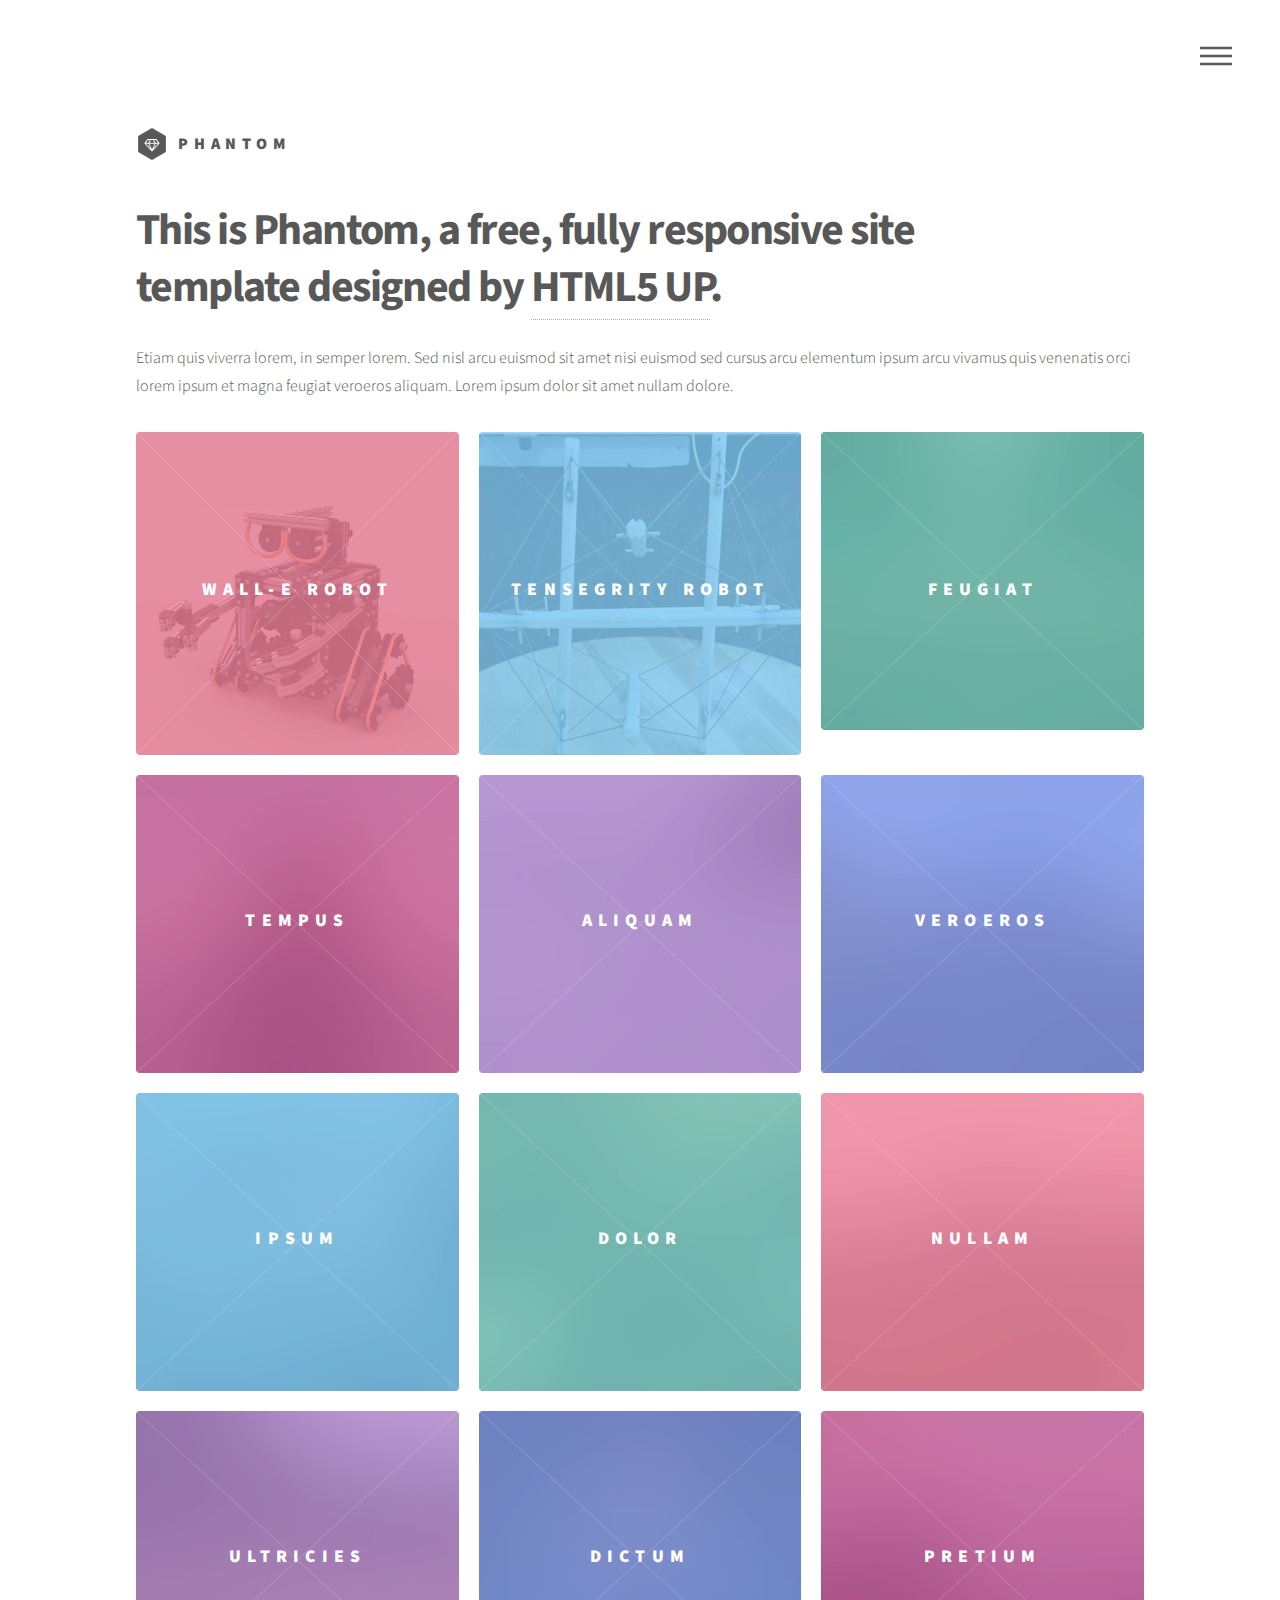
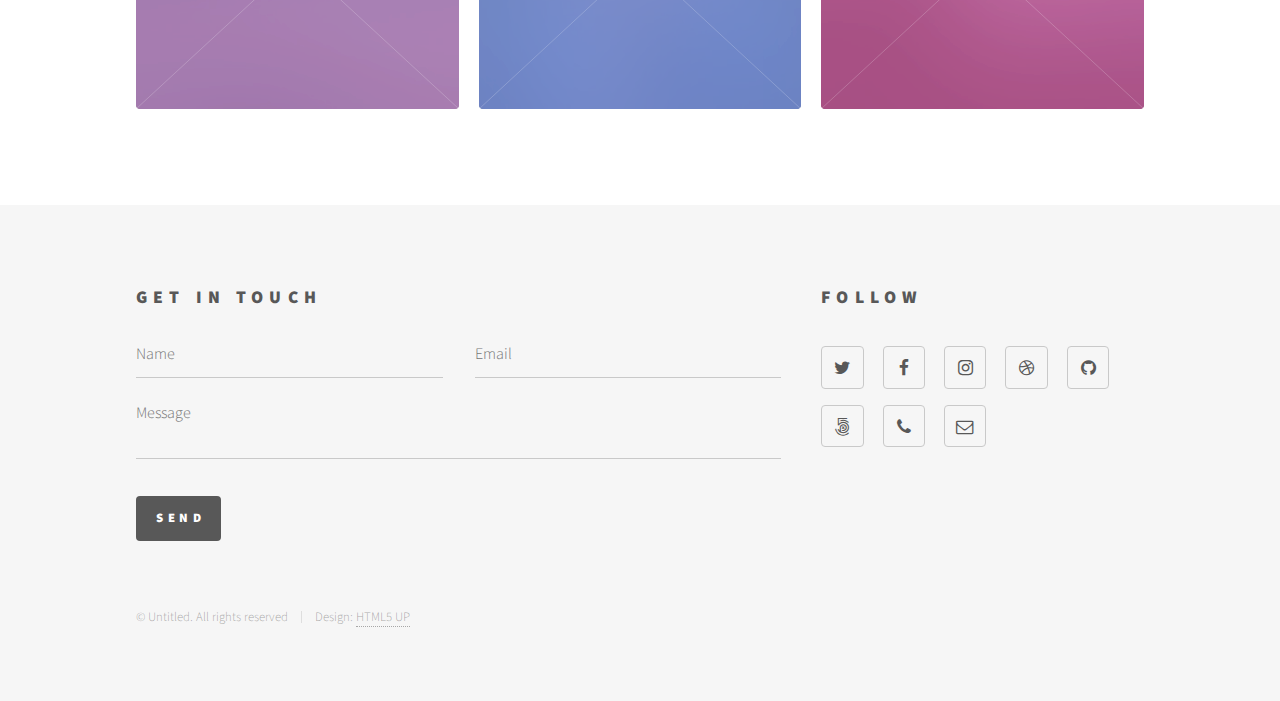
==== index.html @ 75c941c6 "Base Upload + first two images and names changed" ====
<!DOCTYPE HTML>
<!--
	Phantom by HTML5 UP
	html5up.net | @ajlkn
	Free for personal and commercial use under the CCA 3.0 license (html5up.net/license)
-->
<html>
	<head>
		<title>Phantom by HTML5 UP</title>
		<meta charset="utf-8" />
		<meta name="viewport" content="width=device-width, initial-scale=1" />
		<!--[if lte IE 8]><script src="assets/js/ie/html5shiv.js"></script><![endif]-->
		<link rel="stylesheet" href="assets/css/main.css" />
		<!--[if lte IE 9]><link rel="stylesheet" href="assets/css/ie9.css" /><![endif]-->
		<!--[if lte IE 8]><link rel="stylesheet" href="assets/css/ie8.css" /><![endif]-->
	</head>
	<body>
		<!-- Wrapper -->
			<div id="wrapper">

				<!-- Header -->
					<header id="header">
						<div class="inner">

							<!-- Logo -->
								<a href="index.html" class="logo">
									<span class="symbol"><img src="images/logo.svg" alt="" /></span><span class="title">Phantom</span>
								</a>

							<!-- Nav -->
								<nav>
									<ul>
										<li><a href="#menu">Menu</a></li>
									</ul>
								</nav>

						</div>
					</header>

				<!-- Menu -->
					<nav id="menu">
						<h2>Menu</h2>
						<ul>
							<li><a href="index.html">Home</a></li>
							<li><a href="generic.html">Ipsum veroeros</a></li>
							<li><a href="generic.html">Tempus etiam</a></li>
							<li><a href="generic.html">Consequat dolor</a></li>
							<li><a href="elements.html">Elements</a></li>
						</ul>
					</nav>

				<!-- Main -->
					<div id="main">
						<div class="inner">
							<header>
								<h1>This is Phantom, a free, fully responsive site<br />
								template designed by <a href="http://html5up.net">HTML5 UP</a>.</h1>
								<p>Etiam quis viverra lorem, in semper lorem. Sed nisl arcu euismod sit amet nisi euismod sed cursus arcu elementum ipsum arcu vivamus quis venenatis orci lorem ipsum et magna feugiat veroeros aliquam. Lorem ipsum dolor sit amet nullam dolore.</p>
							</header>
							<section class="tiles">
								<article class="style1">
									<span class="image">
										<img src="images/Wall-E render.png" alt="" />
									</span>
									<a href="generic.html">
										<h2>WALL-E Robot</h2>
										<div class="content">
											<p>Sed nisl arcu euismod sit amet nisi lorem etiam dolor veroeros et feugiat.</p>
										</div>
									</a>
								</article>
								<article class="style2">
									<span class="image">
										<img src="images/Tensegrity.png" alt="" />
									</span>
									<a href="generic.html">
										<h2>Tensegrity Robot</h2>
										<div class="content">
											<p>Sed nisl arcu euismod sit amet nisi lorem etiam dolor veroeros et feugiat.</p>
										</div>
									</a>
								</article>
								<article class="style3">
									<span class="image">
										<img src="images/pic03.jpg" alt="" />
									</span>
									<a href="generic.html">
										<h2>Feugiat</h2>
										<div class="content">
											<p>Sed nisl arcu euismod sit amet nisi lorem etiam dolor veroeros et feugiat.</p>
										</div>
									</a>
								</article>
								<article class="style4">
									<span class="image">
										<img src="images/pic04.jpg" alt="" />
									</span>
									<a href="generic.html">
										<h2>Tempus</h2>
										<div class="content">
											<p>Sed nisl arcu euismod sit amet nisi lorem etiam dolor veroeros et feugiat.</p>
										</div>
									</a>
								</article>
								<article class="style5">
									<span class="image">
										<img src="images/pic05.jpg" alt="" />
									</span>
									<a href="generic.html">
										<h2>Aliquam</h2>
										<div class="content">
											<p>Sed nisl arcu euismod sit amet nisi lorem etiam dolor veroeros et feugiat.</p>
										</div>
									</a>
								</article>
								<article class="style6">
									<span class="image">
										<img src="images/pic06.jpg" alt="" />
									</span>
									<a href="generic.html">
										<h2>Veroeros</h2>
										<div class="content">
											<p>Sed nisl arcu euismod sit amet nisi lorem etiam dolor veroeros et feugiat.</p>
										</div>
									</a>
								</article>
								<article class="style2">
									<span class="image">
										<img src="images/pic07.jpg" alt="" />
									</span>
									<a href="generic.html">
										<h2>Ipsum</h2>
										<div class="content">
											<p>Sed nisl arcu euismod sit amet nisi lorem etiam dolor veroeros et feugiat.</p>
										</div>
									</a>
								</article>
								<article class="style3">
									<span class="image">
										<img src="images/pic08.jpg" alt="" />
									</span>
									<a href="generic.html">
										<h2>Dolor</h2>
										<div class="content">
											<p>Sed nisl arcu euismod sit amet nisi lorem etiam dolor veroeros et feugiat.</p>
										</div>
									</a>
								</article>
								<article class="style1">
									<span class="image">
										<img src="images/pic09.jpg" alt="" />
									</span>
									<a href="generic.html">
										<h2>Nullam</h2>
										<div class="content">
											<p>Sed nisl arcu euismod sit amet nisi lorem etiam dolor veroeros et feugiat.</p>
										</div>
									</a>
								</article>
								<article class="style5">
									<span class="image">
										<img src="images/pic10.jpg" alt="" />
									</span>
									<a href="generic.html">
										<h2>Ultricies</h2>
										<div class="content">
											<p>Sed nisl arcu euismod sit amet nisi lorem etiam dolor veroeros et feugiat.</p>
										</div>
									</a>
								</article>
								<article class="style6">
									<span class="image">
										<img src="images/pic11.jpg" alt="" />
									</span>
									<a href="generic.html">
										<h2>Dictum</h2>
										<div class="content">
											<p>Sed nisl arcu euismod sit amet nisi lorem etiam dolor veroeros et feugiat.</p>
										</div>
									</a>
								</article>
								<article class="style4">
									<span class="image">
										<img src="images/pic12.jpg" alt="" />
									</span>
									<a href="generic.html">
										<h2>Pretium</h2>
										<div class="content">
											<p>Sed nisl arcu euismod sit amet nisi lorem etiam dolor veroeros et feugiat.</p>
										</div>
									</a>
								</article>
							</section>
						</div>
					</div>

				<!-- Footer -->
					<footer id="footer">
						<div class="inner">
							<section>
								<h2>Get in touch</h2>
								<form method="post" action="#">
									<div class="field half first">
										<input type="text" name="name" id="name" placeholder="Name" />
									</div>
									<div class="field half">
										<input type="email" name="email" id="email" placeholder="Email" />
									</div>
									<div class="field">
										<textarea name="message" id="message" placeholder="Message"></textarea>
									</div>
									<ul class="actions">
										<li><input type="submit" value="Send" class="special" /></li>
									</ul>
								</form>
							</section>
							<section>
								<h2>Follow</h2>
								<ul class="icons">
									<li><a href="#" class="icon style2 fa-twitter"><span class="label">Twitter</span></a></li>
									<li><a href="#" class="icon style2 fa-facebook"><span class="label">Facebook</span></a></li>
									<li><a href="#" class="icon style2 fa-instagram"><span class="label">Instagram</span></a></li>
									<li><a href="#" class="icon style2 fa-dribbble"><span class="label">Dribbble</span></a></li>
									<li><a href="#" class="icon style2 fa-github"><span class="label">GitHub</span></a></li>
									<li><a href="#" class="icon style2 fa-500px"><span class="label">500px</span></a></li>
									<li><a href="#" class="icon style2 fa-phone"><span class="label">Phone</span></a></li>
									<li><a href="#" class="icon style2 fa-envelope-o"><span class="label">Email</span></a></li>
								</ul>
							</section>
							<ul class="copyright">
								<li>&copy; Untitled. All rights reserved</li><li>Design: <a href="http://html5up.net">HTML5 UP</a></li>
							</ul>
						</div>
					</footer>

			</div>

		<!-- Scripts -->
			<script src="assets/js/jquery.min.js"></script>
			<script src="assets/js/skel.min.js"></script>
			<script src="assets/js/util.js"></script>
			<!--[if lte IE 8]><script src="assets/js/ie/respond.min.js"></script><![endif]-->
			<script src="assets/js/main.js"></script>

	</body>
</html>
---- assets/css/main.css ----
@import url(font-awesome.min.css);
@import url("https://fonts.googleapis.com/css?family=Source+Sans+Pro:300,700,900");

/*
	Phantom by HTML5 UP
	html5up.net | @ajlkn
	Free for personal and commercial use under the CCA 3.0 license (html5up.net/license)
*/

/* Reset */

	html, body, div, span, applet, object, iframe, h1, h2, h3, h4, h5, h6, p, blockquote, pre, a, abbr, acronym, address, big, cite, code, del, dfn, em, img, ins, kbd, q, s, samp, small, strike, strong, sub, sup, tt, var, b, u, i, center, dl, dt, dd, ol, ul, li, fieldset, form, label, legend, table, caption, tbody, tfoot, thead, tr, th, td, article, aside, canvas, details, embed, figure, figcaption, footer, header, hgroup, menu, nav, output, ruby, section, summary, time, mark, audio, video {
		margin: 0;
		padding: 0;
		border: 0;
		font-size: 100%;
		font: inherit;
		vertical-align: baseline;
	}

	article, aside, details, figcaption, figure, footer, header, hgroup, menu, nav, section {
		display: block;
	}

	body {
		line-height: 1;
	}

	ol, ul {
		list-style: none;
	}

	blockquote, q {
		quotes: none;
	}

	blockquote:before, blockquote:after, q:before, q:after {
		content: '';
		content: none;
	}

	table {
		border-collapse: collapse;
		border-spacing: 0;
	}

	body {
		-webkit-text-size-adjust: none;
	}

/* Box Model */

	*, *:before, *:after {
		-moz-box-sizing: border-box;
		-webkit-box-sizing: border-box;
		box-sizing: border-box;
	}

/* Grid */

	.row {
		border-bottom: solid 1px transparent;
		-moz-box-sizing: border-box;
		-webkit-box-sizing: border-box;
		box-sizing: border-box;
	}

	.row > * {
		float: left;
		-moz-box-sizing: border-box;
		-webkit-box-sizing: border-box;
		box-sizing: border-box;
	}

	.row:after, .row:before {
		content: '';
		display: block;
		clear: both;
		height: 0;
	}

	.row.uniform > * > :first-child {
		margin-top: 0;
	}

	.row.uniform > * > :last-child {
		margin-bottom: 0;
	}

	.row.\30 \25 > * {
		padding: 0 0 0 0em;
	}

	.row.\30 \25 {
		margin: 0 0 -1px 0em;
	}

	.row.uniform.\30 \25 > * {
		padding: 0em 0 0 0em;
	}

	.row.uniform.\30 \25 {
		margin: 0em 0 -1px 0em;
	}

	.row > * {
		padding: 0 0 0 2em;
	}

	.row {
		margin: 0 0 -1px -2em;
	}

	.row.uniform > * {
		padding: 2em 0 0 2em;
	}

	.row.uniform {
		margin: -2em 0 -1px -2em;
	}

	.row.\32 00\25 > * {
		padding: 0 0 0 4em;
	}

	.row.\32 00\25 {
		margin: 0 0 -1px -4em;
	}

	.row.uniform.\32 00\25 > * {
		padding: 4em 0 0 4em;
	}

	.row.uniform.\32 00\25 {
		margin: -4em 0 -1px -4em;
	}

	.row.\31 50\25 > * {
		padding: 0 0 0 3em;
	}

	.row.\31 50\25 {
		margin: 0 0 -1px -3em;
	}

	.row.uniform.\31 50\25 > * {
		padding: 3em 0 0 3em;
	}

	.row.uniform.\31 50\25 {
		margin: -3em 0 -1px -3em;
	}

	.row.\35 0\25 > * {
		padding: 0 0 0 1em;
	}

	.row.\35 0\25 {
		margin: 0 0 -1px -1em;
	}

	.row.uniform.\35 0\25 > * {
		padding: 1em 0 0 1em;
	}

	.row.uniform.\35 0\25 {
		margin: -1em 0 -1px -1em;
	}

	.row.\32 5\25 > * {
		padding: 0 0 0 0.5em;
	}

	.row.\32 5\25 {
		margin: 0 0 -1px -0.5em;
	}

	.row.uniform.\32 5\25 > * {
		padding: 0.5em 0 0 0.5em;
	}

	.row.uniform.\32 5\25 {
		margin: -0.5em 0 -1px -0.5em;
	}

	.\31 2u, .\31 2u\24 {
		width: 100%;
		clear: none;
		margin-left: 0;
	}

	.\31 1u, .\31 1u\24 {
		width: 91.6666666667%;
		clear: none;
		margin-left: 0;
	}

	.\31 0u, .\31 0u\24 {
		width: 83.3333333333%;
		clear: none;
		margin-left: 0;
	}

	.\39 u, .\39 u\24 {
		width: 75%;
		clear: none;
		margin-left: 0;
	}

	.\38 u, .\38 u\24 {
		width: 66.6666666667%;
		clear: none;
		margin-left: 0;
	}

	.\37 u, .\37 u\24 {
		width: 58.3333333333%;
		clear: none;
		margin-left: 0;
	}

	.\36 u, .\36 u\24 {
		width: 50%;
		clear: none;
		margin-left: 0;
	}

	.\35 u, .\35 u\24 {
		width: 41.6666666667%;
		clear: none;
		margin-left: 0;
	}

	.\34 u, .\34 u\24 {
		width: 33.3333333333%;
		clear: none;
		margin-left: 0;
	}

	.\33 u, .\33 u\24 {
		width: 25%;
		clear: none;
		margin-left: 0;
	}

	.\32 u, .\32 u\24 {
		width: 16.6666666667%;
		clear: none;
		margin-left: 0;
	}

	.\31 u, .\31 u\24 {
		width: 8.3333333333%;
		clear: none;
		margin-left: 0;
	}

	.\31 2u\24 + *,
	.\31 1u\24 + *,
	.\31 0u\24 + *,
	.\39 u\24 + *,
	.\38 u\24 + *,
	.\37 u\24 + *,
	.\36 u\24 + *,
	.\35 u\24 + *,
	.\34 u\24 + *,
	.\33 u\24 + *,
	.\32 u\24 + *,
	.\31 u\24 + * {
		clear: left;
	}

	.\-11u {
		margin-left: 91.66667%;
	}

	.\-10u {
		margin-left: 83.33333%;
	}

	.\-9u {
		margin-left: 75%;
	}

	.\-8u {
		margin-left: 66.66667%;
	}

	.\-7u {
		margin-left: 58.33333%;
	}

	.\-6u {
		margin-left: 50%;
	}

	.\-5u {
		margin-left: 41.66667%;
	}

	.\-4u {
		margin-left: 33.33333%;
	}

	.\-3u {
		margin-left: 25%;
	}

	.\-2u {
		margin-left: 16.66667%;
	}

	.\-1u {
		margin-left: 8.33333%;
	}

	@media screen and (max-width: 1680px) {

		.row > * {
			padding: 0 0 0 2em;
		}

		.row {
			margin: 0 0 -1px -2em;
		}

		.row.uniform > * {
			padding: 2em 0 0 2em;
		}

		.row.uniform {
			margin: -2em 0 -1px -2em;
		}

		.row.\32 00\25 > * {
			padding: 0 0 0 4em;
		}

		.row.\32 00\25 {
			margin: 0 0 -1px -4em;
		}

		.row.uniform.\32 00\25 > * {
			padding: 4em 0 0 4em;
		}

		.row.uniform.\32 00\25 {
			margin: -4em 0 -1px -4em;
		}

		.row.\31 50\25 > * {
			padding: 0 0 0 3em;
		}

		.row.\31 50\25 {
			margin: 0 0 -1px -3em;
		}

		.row.uniform.\31 50\25 > * {
			padding: 3em 0 0 3em;
		}

		.row.uniform.\31 50\25 {
			margin: -3em 0 -1px -3em;
		}

		.row.\35 0\25 > * {
			padding: 0 0 0 1em;
		}

		.row.\35 0\25 {
			margin: 0 0 -1px -1em;
		}

		.row.uniform.\35 0\25 > * {
			padding: 1em 0 0 1em;
		}

		.row.uniform.\35 0\25 {
			margin: -1em 0 -1px -1em;
		}

		.row.\32 5\25 > * {
			padding: 0 0 0 0.5em;
		}

		.row.\32 5\25 {
			margin: 0 0 -1px -0.5em;
		}

		.row.uniform.\32 5\25 > * {
			padding: 0.5em 0 0 0.5em;
		}

		.row.uniform.\32 5\25 {
			margin: -0.5em 0 -1px -0.5em;
		}

		.\31 2u\28xlarge\29, .\31 2u\24\28xlarge\29 {
			width: 100%;
			clear: none;
			margin-left: 0;
		}

		.\31 1u\28xlarge\29, .\31 1u\24\28xlarge\29 {
			width: 91.6666666667%;
			clear: none;
			margin-left: 0;
		}

		.\31 0u\28xlarge\29, .\31 0u\24\28xlarge\29 {
			width: 83.3333333333%;
			clear: none;
			margin-left: 0;
		}

		.\39 u\28xlarge\29, .\39 u\24\28xlarge\29 {
			width: 75%;
			clear: none;
			margin-left: 0;
		}

		.\38 u\28xlarge\29, .\38 u\24\28xlarge\29 {
			width: 66.6666666667%;
			clear: none;
			margin-left: 0;
		}

		.\37 u\28xlarge\29, .\37 u\24\28xlarge\29 {
			width: 58.3333333333%;
			clear: none;
			margin-left: 0;
		}

		.\36 u\28xlarge\29, .\36 u\24\28xlarge\29 {
			width: 50%;
			clear: none;
			margin-left: 0;
		}

		.\35 u\28xlarge\29, .\35 u\24\28xlarge\29 {
			width: 41.6666666667%;
			clear: none;
			margin-left: 0;
		}

		.\34 u\28xlarge\29, .\34 u\24\28xlarge\29 {
			width: 33.3333333333%;
			clear: none;
			margin-left: 0;
		}

		.\33 u\28xlarge\29, .\33 u\24\28xlarge\29 {
			width: 25%;
			clear: none;
			margin-left: 0;
		}

		.\32 u\28xlarge\29, .\32 u\24\28xlarge\29 {
			width: 16.6666666667%;
			clear: none;
			margin-left: 0;
		}

		.\31 u\28xlarge\29, .\31 u\24\28xlarge\29 {
			width: 8.3333333333%;
			clear: none;
			margin-left: 0;
		}

		.\31 2u\24\28xlarge\29 + *,
		.\31 1u\24\28xlarge\29 + *,
		.\31 0u\24\28xlarge\29 + *,
		.\39 u\24\28xlarge\29 + *,
		.\38 u\24\28xlarge\29 + *,
		.\37 u\24\28xlarge\29 + *,
		.\36 u\24\28xlarge\29 + *,
		.\35 u\24\28xlarge\29 + *,
		.\34 u\24\28xlarge\29 + *,
		.\33 u\24\28xlarge\29 + *,
		.\32 u\24\28xlarge\29 + *,
		.\31 u\24\28xlarge\29 + * {
			clear: left;
		}

		.\-11u\28xlarge\29 {
			margin-left: 91.66667%;
		}

		.\-10u\28xlarge\29 {
			margin-left: 83.33333%;
		}

		.\-9u\28xlarge\29 {
			margin-left: 75%;
		}

		.\-8u\28xlarge\29 {
			margin-left: 66.66667%;
		}

		.\-7u\28xlarge\29 {
			margin-left: 58.33333%;
		}

		.\-6u\28xlarge\29 {
			margin-left: 50%;
		}

		.\-5u\28xlarge\29 {
			margin-left: 41.66667%;
		}

		.\-4u\28xlarge\29 {
			margin-left: 33.33333%;
		}

		.\-3u\28xlarge\29 {
			margin-left: 25%;
		}

		.\-2u\28xlarge\29 {
			margin-left: 16.66667%;
		}

		.\-1u\28xlarge\29 {
			margin-left: 8.33333%;
		}

	}

	@media screen and (max-width: 1280px) {

		.row > * {
			padding: 0 0 0 2em;
		}

		.row {
			margin: 0 0 -1px -2em;
		}

		.row.uniform > * {
			padding: 2em 0 0 2em;
		}

		.row.uniform {
			margin: -2em 0 -1px -2em;
		}

		.row.\32 00\25 > * {
			padding: 0 0 0 4em;
		}

		.row.\32 00\25 {
			margin: 0 0 -1px -4em;
		}

		.row.uniform.\32 00\25 > * {
			padding: 4em 0 0 4em;
		}

		.row.uniform.\32 00\25 {
			margin: -4em 0 -1px -4em;
		}

		.row.\31 50\25 > * {
			padding: 0 0 0 3em;
		}

		.row.\31 50\25 {
			margin: 0 0 -1px -3em;
		}

		.row.uniform.\31 50\25 > * {
			padding: 3em 0 0 3em;
		}

		.row.uniform.\31 50\25 {
			margin: -3em 0 -1px -3em;
		}

		.row.\35 0\25 > * {
			padding: 0 0 0 1em;
		}

		.row.\35 0\25 {
			margin: 0 0 -1px -1em;
		}

		.row.uniform.\35 0\25 > * {
			padding: 1em 0 0 1em;
		}

		.row.uniform.\35 0\25 {
			margin: -1em 0 -1px -1em;
		}

		.row.\32 5\25 > * {
			padding: 0 0 0 0.5em;
		}

		.row.\32 5\25 {
			margin: 0 0 -1px -0.5em;
		}

		.row.uniform.\32 5\25 > * {
			padding: 0.5em 0 0 0.5em;
		}

		.row.uniform.\32 5\25 {
			margin: -0.5em 0 -1px -0.5em;
		}

		.\31 2u\28large\29, .\31 2u\24\28large\29 {
			width: 100%;
			clear: none;
			margin-left: 0;
		}

		.\31 1u\28large\29, .\31 1u\24\28large\29 {
			width: 91.6666666667%;
			clear: none;
			margin-left: 0;
		}

		.\31 0u\28large\29, .\31 0u\24\28large\29 {
			width: 83.3333333333%;
			clear: none;
			margin-left: 0;
		}

		.\39 u\28large\29, .\39 u\24\28large\29 {
			width: 75%;
			clear: none;
			margin-left: 0;
		}

		.\38 u\28large\29, .\38 u\24\28large\29 {
			width: 66.6666666667%;
			clear: none;
			margin-left: 0;
		}

		.\37 u\28large\29, .\37 u\24\28large\29 {
			width: 58.3333333333%;
			clear: none;
			margin-left: 0;
		}

		.\36 u\28large\29, .\36 u\24\28large\29 {
			width: 50%;
			clear: none;
			margin-left: 0;
		}

		.\35 u\28large\29, .\35 u\24\28large\29 {
			width: 41.6666666667%;
			clear: none;
			margin-left: 0;
		}

		.\34 u\28large\29, .\34 u\24\28large\29 {
			width: 33.3333333333%;
			clear: none;
			margin-left: 0;
		}

		.\33 u\28large\29, .\33 u\24\28large\29 {
			width: 25%;
			clear: none;
			margin-left: 0;
		}

		.\32 u\28large\29, .\32 u\24\28large\29 {
			width: 16.6666666667%;
			clear: none;
			margin-left: 0;
		}

		.\31 u\28large\29, .\31 u\24\28large\29 {
			width: 8.3333333333%;
			clear: none;
			margin-left: 0;
		}

		.\31 2u\24\28large\29 + *,
		.\31 1u\24\28large\29 + *,
		.\31 0u\24\28large\29 + *,
		.\39 u\24\28large\29 + *,
		.\38 u\24\28large\29 + *,
		.\37 u\24\28large\29 + *,
		.\36 u\24\28large\29 + *,
		.\35 u\24\28large\29 + *,
		.\34 u\24\28large\29 + *,
		.\33 u\24\28large\29 + *,
		.\32 u\24\28large\29 + *,
		.\31 u\24\28large\29 + * {
			clear: left;
		}

		.\-11u\28large\29 {
			margin-left: 91.66667%;
		}

		.\-10u\28large\29 {
			margin-left: 83.33333%;
		}

		.\-9u\28large\29 {
			margin-left: 75%;
		}

		.\-8u\28large\29 {
			margin-left: 66.66667%;
		}

		.\-7u\28large\29 {
			margin-left: 58.33333%;
		}

		.\-6u\28large\29 {
			margin-left: 50%;
		}

		.\-5u\28large\29 {
			margin-left: 41.66667%;
		}

		.\-4u\28large\29 {
			margin-left: 33.33333%;
		}

		.\-3u\28large\29 {
			margin-left: 25%;
		}

		.\-2u\28large\29 {
			margin-left: 16.66667%;
		}

		.\-1u\28large\29 {
			margin-left: 8.33333%;
		}

	}

	@media screen and (max-width: 980px) {

		.row > * {
			padding: 0 0 0 1.5em;
		}

		.row {
			margin: 0 0 -1px -1.5em;
		}

		.row.uniform > * {
			padding: 1.5em 0 0 1.5em;
		}

		.row.uniform {
			margin: -1.5em 0 -1px -1.5em;
		}

		.row.\32 00\25 > * {
			padding: 0 0 0 3em;
		}

		.row.\32 00\25 {
			margin: 0 0 -1px -3em;
		}

		.row.uniform.\32 00\25 > * {
			padding: 3em 0 0 3em;
		}

		.row.uniform.\32 00\25 {
			margin: -3em 0 -1px -3em;
		}

		.row.\31 50\25 > * {
			padding: 0 0 0 2.25em;
		}

		.row.\31 50\25 {
			margin: 0 0 -1px -2.25em;
		}

		.row.uniform.\31 50\25 > * {
			padding: 2.25em 0 0 2.25em;
		}

		.row.uniform.\31 50\25 {
			margin: -2.25em 0 -1px -2.25em;
		}

		.row.\35 0\25 > * {
			padding: 0 0 0 0.75em;
		}

		.row.\35 0\25 {
			margin: 0 0 -1px -0.75em;
		}

		.row.uniform.\35 0\25 > * {
			padding: 0.75em 0 0 0.75em;
		}

		.row.uniform.\35 0\25 {
			margin: -0.75em 0 -1px -0.75em;
		}

		.row.\32 5\25 > * {
			padding: 0 0 0 0.375em;
		}

		.row.\32 5\25 {
			margin: 0 0 -1px -0.375em;
		}

		.row.uniform.\32 5\25 > * {
			padding: 0.375em 0 0 0.375em;
		}

		.row.uniform.\32 5\25 {
			margin: -0.375em 0 -1px -0.375em;
		}

		.\31 2u\28medium\29, .\31 2u\24\28medium\29 {
			width: 100%;
			clear: none;
			margin-left: 0;
		}

		.\31 1u\28medium\29, .\31 1u\24\28medium\29 {
			width: 91.6666666667%;
			clear: none;
			margin-left: 0;
		}

		.\31 0u\28medium\29, .\31 0u\24\28medium\29 {
			width: 83.3333333333%;
			clear: none;
			margin-left: 0;
		}

		.\39 u\28medium\29, .\39 u\24\28medium\29 {
			width: 75%;
			clear: none;
			margin-left: 0;
		}

		.\38 u\28medium\29, .\38 u\24\28medium\29 {
			width: 66.6666666667%;
			clear: none;
			margin-left: 0;
		}

		.\37 u\28medium\29, .\37 u\24\28medium\29 {
			width: 58.3333333333%;
			clear: none;
			margin-left: 0;
		}

		.\36 u\28medium\29, .\36 u\24\28medium\29 {
			width: 50%;
			clear: none;
			margin-left: 0;
		}

		.\35 u\28medium\29, .\35 u\24\28medium\29 {
			width: 41.6666666667%;
			clear: none;
			margin-left: 0;
		}

		.\34 u\28medium\29, .\34 u\24\28medium\29 {
			width: 33.3333333333%;
			clear: none;
			margin-left: 0;
		}

		.\33 u\28medium\29, .\33 u\24\28medium\29 {
			width: 25%;
			clear: none;
			margin-left: 0;
		}

		.\32 u\28medium\29, .\32 u\24\28medium\29 {
			width: 16.6666666667%;
			clear: none;
			margin-left: 0;
		}

		.\31 u\28medium\29, .\31 u\24\28medium\29 {
			width: 8.3333333333%;
			clear: none;
			margin-left: 0;
		}

		.\31 2u\24\28medium\29 + *,
		.\31 1u\24\28medium\29 + *,
		.\31 0u\24\28medium\29 + *,
		.\39 u\24\28medium\29 + *,
		.\38 u\24\28medium\29 + *,
		.\37 u\24\28medium\29 + *,
		.\36 u\24\28medium\29 + *,
		.\35 u\24\28medium\29 + *,
		.\34 u\24\28medium\29 + *,
		.\33 u\24\28medium\29 + *,
		.\32 u\24\28medium\29 + *,
		.\31 u\24\28medium\29 + * {
			clear: left;
		}

		.\-11u\28medium\29 {
			margin-left: 91.66667%;
		}

		.\-10u\28medium\29 {
			margin-left: 83.33333%;
		}

		.\-9u\28medium\29 {
			margin-left: 75%;
		}

		.\-8u\28medium\29 {
			margin-left: 66.66667%;
		}

		.\-7u\28medium\29 {
			margin-left: 58.33333%;
		}

		.\-6u\28medium\29 {
			margin-left: 50%;
		}

		.\-5u\28medium\29 {
			margin-left: 41.66667%;
		}

		.\-4u\28medium\29 {
			margin-left: 33.33333%;
		}

		.\-3u\28medium\29 {
			margin-left: 25%;
		}

		.\-2u\28medium\29 {
			margin-left: 16.66667%;
		}

		.\-1u\28medium\29 {
			margin-left: 8.33333%;
		}

	}

	@media screen and (max-width: 736px) {

		.row > * {
			padding: 0 0 0 1em;
		}

		.row {
			margin: 0 0 -1px -1em;
		}

		.row.uniform > * {
			padding: 1em 0 0 1em;
		}

		.row.uniform {
			margin: -1em 0 -1px -1em;
		}

		.row.\32 00\25 > * {
			padding: 0 0 0 2em;
		}

		.row.\32 00\25 {
			margin: 0 0 -1px -2em;
		}

		.row.uniform.\32 00\25 > * {
			padding: 2em 0 0 2em;
		}

		.row.uniform.\32 00\25 {
			margin: -2em 0 -1px -2em;
		}

		.row.\31 50\25 > * {
			padding: 0 0 0 1.5em;
		}

		.row.\31 50\25 {
			margin: 0 0 -1px -1.5em;
		}

		.row.uniform.\31 50\25 > * {
			padding: 1.5em 0 0 1.5em;
		}

		.row.uniform.\31 50\25 {
			margin: -1.5em 0 -1px -1.5em;
		}

		.row.\35 0\25 > * {
			padding: 0 0 0 0.5em;
		}

		.row.\35 0\25 {
			margin: 0 0 -1px -0.5em;
		}

		.row.uniform.\35 0\25 > * {
			padding: 0.5em 0 0 0.5em;
		}

		.row.uniform.\35 0\25 {
			margin: -0.5em 0 -1px -0.5em;
		}

		.row.\32 5\25 > * {
			padding: 0 0 0 0.25em;
		}

		.row.\32 5\25 {
			margin: 0 0 -1px -0.25em;
		}

		.row.uniform.\32 5\25 > * {
			padding: 0.25em 0 0 0.25em;
		}

		.row.uniform.\32 5\25 {
			margin: -0.25em 0 -1px -0.25em;
		}

		.\31 2u\28small\29, .\31 2u\24\28small\29 {
			width: 100%;
			clear: none;
			margin-left: 0;
		}

		.\31 1u\28small\29, .\31 1u\24\28small\29 {
			width: 91.6666666667%;
			clear: none;
			margin-left: 0;
		}

		.\31 0u\28small\29, .\31 0u\24\28small\29 {
			width: 83.3333333333%;
			clear: none;
			margin-left: 0;
		}

		.\39 u\28small\29, .\39 u\24\28small\29 {
			width: 75%;
			clear: none;
			margin-left: 0;
		}

		.\38 u\28small\29, .\38 u\24\28small\29 {
			width: 66.6666666667%;
			clear: none;
			margin-left: 0;
		}

		.\37 u\28small\29, .\37 u\24\28small\29 {
			width: 58.3333333333%;
			clear: none;
			margin-left: 0;
		}

		.\36 u\28small\29, .\36 u\24\28small\29 {
			width: 50%;
			clear: none;
			margin-left: 0;
		}

		.\35 u\28small\29, .\35 u\24\28small\29 {
			width: 41.6666666667%;
			clear: none;
			margin-left: 0;
		}

		.\34 u\28small\29, .\34 u\24\28small\29 {
			width: 33.3333333333%;
			clear: none;
			margin-left: 0;
		}

		.\33 u\28small\29, .\33 u\24\28small\29 {
			width: 25%;
			clear: none;
			margin-left: 0;
		}

		.\32 u\28small\29, .\32 u\24\28small\29 {
			width: 16.6666666667%;
			clear: none;
			margin-left: 0;
		}

		.\31 u\28small\29, .\31 u\24\28small\29 {
			width: 8.3333333333%;
			clear: none;
			margin-left: 0;
		}

		.\31 2u\24\28small\29 + *,
		.\31 1u\24\28small\29 + *,
		.\31 0u\24\28small\29 + *,
		.\39 u\24\28small\29 + *,
		.\38 u\24\28small\29 + *,
		.\37 u\24\28small\29 + *,
		.\36 u\24\28small\29 + *,
		.\35 u\24\28small\29 + *,
		.\34 u\24\28small\29 + *,
		.\33 u\24\28small\29 + *,
		.\32 u\24\28small\29 + *,
		.\31 u\24\28small\29 + * {
			clear: left;
		}

		.\-11u\28small\29 {
			margin-left: 91.66667%;
		}

		.\-10u\28small\29 {
			margin-left: 83.33333%;
		}

		.\-9u\28small\29 {
			margin-left: 75%;
		}

		.\-8u\28small\29 {
			margin-left: 66.66667%;
		}

		.\-7u\28small\29 {
			margin-left: 58.33333%;
		}

		.\-6u\28small\29 {
			margin-left: 50%;
		}

		.\-5u\28small\29 {
			margin-left: 41.66667%;
		}

		.\-4u\28small\29 {
			margin-left: 33.33333%;
		}

		.\-3u\28small\29 {
			margin-left: 25%;
		}

		.\-2u\28small\29 {
			margin-left: 16.66667%;
		}

		.\-1u\28small\29 {
			margin-left: 8.33333%;
		}

	}

	@media screen and (max-width: 480px) {

		.row > * {
			padding: 0 0 0 1em;
		}

		.row {
			margin: 0 0 -1px -1em;
		}

		.row.uniform > * {
			padding: 1em 0 0 1em;
		}

		.row.uniform {
			margin: -1em 0 -1px -1em;
		}

		.row.\32 00\25 > * {
			padding: 0 0 0 2em;
		}

		.row.\32 00\25 {
			margin: 0 0 -1px -2em;
		}

		.row.uniform.\32 00\25 > * {
			padding: 2em 0 0 2em;
		}

		.row.uniform.\32 00\25 {
			margin: -2em 0 -1px -2em;
		}

		.row.\31 50\25 > * {
			padding: 0 0 0 1.5em;
		}

		.row.\31 50\25 {
			margin: 0 0 -1px -1.5em;
		}

		.row.uniform.\31 50\25 > * {
			padding: 1.5em 0 0 1.5em;
		}

		.row.uniform.\31 50\25 {
			margin: -1.5em 0 -1px -1.5em;
		}

		.row.\35 0\25 > * {
			padding: 0 0 0 0.5em;
		}

		.row.\35 0\25 {
			margin: 0 0 -1px -0.5em;
		}

		.row.uniform.\35 0\25 > * {
			padding: 0.5em 0 0 0.5em;
		}

		.row.uniform.\35 0\25 {
			margin: -0.5em 0 -1px -0.5em;
		}

		.row.\32 5\25 > * {
			padding: 0 0 0 0.25em;
		}

		.row.\32 5\25 {
			margin: 0 0 -1px -0.25em;
		}

		.row.uniform.\32 5\25 > * {
			padding: 0.25em 0 0 0.25em;
		}

		.row.uniform.\32 5\25 {
			margin: -0.25em 0 -1px -0.25em;
		}

		.\31 2u\28xsmall\29, .\31 2u\24\28xsmall\29 {
			width: 100%;
			clear: none;
			margin-left: 0;
		}

		.\31 1u\28xsmall\29, .\31 1u\24\28xsmall\29 {
			width: 91.6666666667%;
			clear: none;
			margin-left: 0;
		}

		.\31 0u\28xsmall\29, .\31 0u\24\28xsmall\29 {
			width: 83.3333333333%;
			clear: none;
			margin-left: 0;
		}

		.\39 u\28xsmall\29, .\39 u\24\28xsmall\29 {
			width: 75%;
			clear: none;
			margin-left: 0;
		}

		.\38 u\28xsmall\29, .\38 u\24\28xsmall\29 {
			width: 66.6666666667%;
			clear: none;
			margin-left: 0;
		}

		.\37 u\28xsmall\29, .\37 u\24\28xsmall\29 {
			width: 58.3333333333%;
			clear: none;
			margin-left: 0;
		}

		.\36 u\28xsmall\29, .\36 u\24\28xsmall\29 {
			width: 50%;
			clear: none;
			margin-left: 0;
		}

		.\35 u\28xsmall\29, .\35 u\24\28xsmall\29 {
			width: 41.6666666667%;
			clear: none;
			margin-left: 0;
		}

		.\34 u\28xsmall\29, .\34 u\24\28xsmall\29 {
			width: 33.3333333333%;
			clear: none;
			margin-left: 0;
		}

		.\33 u\28xsmall\29, .\33 u\24\28xsmall\29 {
			width: 25%;
			clear: none;
			margin-left: 0;
		}

		.\32 u\28xsmall\29, .\32 u\24\28xsmall\29 {
			width: 16.6666666667%;
			clear: none;
			margin-left: 0;
		}

		.\31 u\28xsmall\29, .\31 u\24\28xsmall\29 {
			width: 8.3333333333%;
			clear: none;
			margin-left: 0;
		}

		.\31 2u\24\28xsmall\29 + *,
		.\31 1u\24\28xsmall\29 + *,
		.\31 0u\24\28xsmall\29 + *,
		.\39 u\24\28xsmall\29 + *,
		.\38 u\24\28xsmall\29 + *,
		.\37 u\24\28xsmall\29 + *,
		.\36 u\24\28xsmall\29 + *,
		.\35 u\24\28xsmall\29 + *,
		.\34 u\24\28xsmall\29 + *,
		.\33 u\24\28xsmall\29 + *,
		.\32 u\24\28xsmall\29 + *,
		.\31 u\24\28xsmall\29 + * {
			clear: left;
		}

		.\-11u\28xsmall\29 {
			margin-left: 91.66667%;
		}

		.\-10u\28xsmall\29 {
			margin-left: 83.33333%;
		}

		.\-9u\28xsmall\29 {
			margin-left: 75%;
		}

		.\-8u\28xsmall\29 {
			margin-left: 66.66667%;
		}

		.\-7u\28xsmall\29 {
			margin-left: 58.33333%;
		}

		.\-6u\28xsmall\29 {
			margin-left: 50%;
		}

		.\-5u\28xsmall\29 {
			margin-left: 41.66667%;
		}

		.\-4u\28xsmall\29 {
			margin-left: 33.33333%;
		}

		.\-3u\28xsmall\29 {
			margin-left: 25%;
		}

		.\-2u\28xsmall\29 {
			margin-left: 16.66667%;
		}

		.\-1u\28xsmall\29 {
			margin-left: 8.33333%;
		}

	}

	@media screen and (max-width: 360px) {

		.row > * {
			padding: 0 0 0 1em;
		}

		.row {
			margin: 0 0 -1px -1em;
		}

		.row.uniform > * {
			padding: 1em 0 0 1em;
		}

		.row.uniform {
			margin: -1em 0 -1px -1em;
		}

		.row.\32 00\25 > * {
			padding: 0 0 0 2em;
		}

		.row.\32 00\25 {
			margin: 0 0 -1px -2em;
		}

		.row.uniform.\32 00\25 > * {
			padding: 2em 0 0 2em;
		}

		.row.uniform.\32 00\25 {
			margin: -2em 0 -1px -2em;
		}

		.row.\31 50\25 > * {
			padding: 0 0 0 1.5em;
		}

		.row.\31 50\25 {
			margin: 0 0 -1px -1.5em;
		}

		.row.uniform.\31 50\25 > * {
			padding: 1.5em 0 0 1.5em;
		}

		.row.uniform.\31 50\25 {
			margin: -1.5em 0 -1px -1.5em;
		}

		.row.\35 0\25 > * {
			padding: 0 0 0 0.5em;
		}

		.row.\35 0\25 {
			margin: 0 0 -1px -0.5em;
		}

		.row.uniform.\35 0\25 > * {
			padding: 0.5em 0 0 0.5em;
		}

		.row.uniform.\35 0\25 {
			margin: -0.5em 0 -1px -0.5em;
		}

		.row.\32 5\25 > * {
			padding: 0 0 0 0.25em;
		}

		.row.\32 5\25 {
			margin: 0 0 -1px -0.25em;
		}

		.row.uniform.\32 5\25 > * {
			padding: 0.25em 0 0 0.25em;
		}

		.row.uniform.\32 5\25 {
			margin: -0.25em 0 -1px -0.25em;
		}

		.\31 2u\28xxsmall\29, .\31 2u\24\28xxsmall\29 {
			width: 100%;
			clear: none;
			margin-left: 0;
		}

		.\31 1u\28xxsmall\29, .\31 1u\24\28xxsmall\29 {
			width: 91.6666666667%;
			clear: none;
			margin-left: 0;
		}

		.\31 0u\28xxsmall\29, .\31 0u\24\28xxsmall\29 {
			width: 83.3333333333%;
			clear: none;
			margin-left: 0;
		}

		.\39 u\28xxsmall\29, .\39 u\24\28xxsmall\29 {
			width: 75%;
			clear: none;
			margin-left: 0;
		}

		.\38 u\28xxsmall\29, .\38 u\24\28xxsmall\29 {
			width: 66.6666666667%;
			clear: none;
			margin-left: 0;
		}

		.\37 u\28xxsmall\29, .\37 u\24\28xxsmall\29 {
			width: 58.3333333333%;
			clear: none;
			margin-left: 0;
		}

		.\36 u\28xxsmall\29, .\36 u\24\28xxsmall\29 {
			width: 50%;
			clear: none;
			margin-left: 0;
		}

		.\35 u\28xxsmall\29, .\35 u\24\28xxsmall\29 {
			width: 41.6666666667%;
			clear: none;
			margin-left: 0;
		}

		.\34 u\28xxsmall\29, .\34 u\24\28xxsmall\29 {
			width: 33.3333333333%;
			clear: none;
			margin-left: 0;
		}

		.\33 u\28xxsmall\29, .\33 u\24\28xxsmall\29 {
			width: 25%;
			clear: none;
			margin-left: 0;
		}

		.\32 u\28xxsmall\29, .\32 u\24\28xxsmall\29 {
			width: 16.6666666667%;
			clear: none;
			margin-left: 0;
		}

		.\31 u\28xxsmall\29, .\31 u\24\28xxsmall\29 {
			width: 8.3333333333%;
			clear: none;
			margin-left: 0;
		}

		.\31 2u\24\28xxsmall\29 + *,
		.\31 1u\24\28xxsmall\29 + *,
		.\31 0u\24\28xxsmall\29 + *,
		.\39 u\24\28xxsmall\29 + *,
		.\38 u\24\28xxsmall\29 + *,
		.\37 u\24\28xxsmall\29 + *,
		.\36 u\24\28xxsmall\29 + *,
		.\35 u\24\28xxsmall\29 + *,
		.\34 u\24\28xxsmall\29 + *,
		.\33 u\24\28xxsmall\29 + *,
		.\32 u\24\28xxsmall\29 + *,
		.\31 u\24\28xxsmall\29 + * {
			clear: left;
		}

		.\-11u\28xxsmall\29 {
			margin-left: 91.66667%;
		}

		.\-10u\28xxsmall\29 {
			margin-left: 83.33333%;
		}

		.\-9u\28xxsmall\29 {
			margin-left: 75%;
		}

		.\-8u\28xxsmall\29 {
			margin-left: 66.66667%;
		}

		.\-7u\28xxsmall\29 {
			margin-left: 58.33333%;
		}

		.\-6u\28xxsmall\29 {
			margin-left: 50%;
		}

		.\-5u\28xxsmall\29 {
			margin-left: 41.66667%;
		}

		.\-4u\28xxsmall\29 {
			margin-left: 33.33333%;
		}

		.\-3u\28xxsmall\29 {
			margin-left: 25%;
		}

		.\-2u\28xxsmall\29 {
			margin-left: 16.66667%;
		}

		.\-1u\28xxsmall\29 {
			margin-left: 8.33333%;
		}

	}

/* Basic */

	@-ms-viewport {
		width: device-width;
	}

	body {
		-ms-overflow-style: scrollbar;
	}

	@media screen and (max-width: 480px) {

		html, body {
			min-width: 320px;
		}

	}

	body {
		background: #ffffff;
	}

		body.is-loading *, body.is-loading *:before, body.is-loading *:after {
			-moz-animation: none !important;
			-webkit-animation: none !important;
			-ms-animation: none !important;
			animation: none !important;
			-moz-transition: none !important;
			-webkit-transition: none !important;
			-ms-transition: none !important;
			transition: none !important;
		}

/* Type */

	body, input, select, textarea {
		color: #585858;
		font-family: "Source Sans Pro", Helvetica, sans-serif;
		font-size: 16pt;
		font-weight: 300;
		line-height: 1.75;
	}

		@media screen and (max-width: 1680px) {

			body, input, select, textarea {
				font-size: 14pt;
			}

		}

		@media screen and (max-width: 1280px) {

			body, input, select, textarea {
				font-size: 12pt;
			}

		}

	a {
		-moz-transition: border-bottom-color 0.2s ease, color 0.2s ease;
		-webkit-transition: border-bottom-color 0.2s ease, color 0.2s ease;
		-ms-transition: border-bottom-color 0.2s ease, color 0.2s ease;
		transition: border-bottom-color 0.2s ease, color 0.2s ease;
		text-decoration: none;
		color: #585858;
		border-bottom: dotted 1px rgba(88, 88, 88, 0.5);
	}

		a:hover {
			border-bottom-color: transparent;
			color: #f2849e !important;
		}

	strong, b {
		font-weight: 900;
	}

	em, i {
		font-style: italic;
	}

	p {
		margin: 0 0 2em 0;
	}

	h1 {
		font-size: 2.75em;
		font-weight: 700;
		line-height: 1.3;
		margin: 0 0 1em 0;
		letter-spacing: -0.035em;
	}

		h1 a {
			color: inherit;
		}

		@media screen and (max-width: 736px) {

			h1 {
				font-size: 2em;
				margin: 0 0 1em 0;
			}

		}

		@media screen and (max-width: 360px) {

			h1 {
				font-size: 1.75em;
			}

		}

	h2, h3, h4, h5, h6 {
		font-weight: 900;
		line-height: 1.5;
		margin: 0 0 2em 0;
		text-transform: uppercase;
		letter-spacing: 0.35em;
	}

		h2 a, h3 a, h4 a, h5 a, h6 a {
			color: inherit;
		}

	h2 {
		font-size: 1.1em;
	}

	h3 {
		font-size: 1em;
	}

	h4 {
		font-size: 0.8em;
	}

	h5 {
		font-size: 0.8em;
	}

	h6 {
		font-size: 0.8em;
	}

	@media screen and (max-width: 980px) {

		h1 br, h2 br, h3 br, h4 br, h5 br, h6 br {
			display: none;
		}

	}

	@media screen and (max-width: 736px) {

		h2 {
			font-size: 1em;
		}

		h3 {
			font-size: 0.8em;
		}

	}

	sub {
		font-size: 0.8em;
		position: relative;
		top: 0.5em;
	}

	sup {
		font-size: 0.8em;
		position: relative;
		top: -0.5em;
	}

	blockquote {
		border-left: solid 4px #c9c9c9;
		font-style: italic;
		margin: 0 0 2em 0;
		padding: 0.5em 0 0.5em 2em;
	}

	code {
		background: rgba(144, 144, 144, 0.075);
		border-radius: 4px;
		border: solid 1px #c9c9c9;
		font-family: "Courier New", monospace;
		font-size: 0.9em;
		margin: 0 0.25em;
		padding: 0.25em 0.65em;
	}

	pre {
		-webkit-overflow-scrolling: touch;
		font-family: "Courier New", monospace;
		font-size: 0.9em;
		margin: 0 0 2em 0;
	}

		pre code {
			display: block;
			line-height: 1.75;
			padding: 1em 1.5em;
			overflow-x: auto;
		}

	hr {
		border: 0;
		border-bottom: solid 1px #c9c9c9;
		margin: 2em 0;
	}

		hr.major {
			margin: 3em 0;
		}

	.align-left {
		text-align: left;
	}

	.align-center {
		text-align: center;
	}

	.align-right {
		text-align: right;
	}

/* Section/Article */

	section.special, article.special {
		text-align: center;
	}

	header p {
		margin-top: -1em;
	}

	@media screen and (max-width: 736px) {

		header p {
			margin-top: 0;
		}

	}

/* Icon */

	.icon {
		text-decoration: none;
		border-bottom: none;
		position: relative;
	}

		.icon:before {
			-moz-osx-font-smoothing: grayscale;
			-webkit-font-smoothing: antialiased;
			font-family: FontAwesome;
			font-style: normal;
			font-weight: normal;
			text-transform: none !important;
		}

		.icon > .label {
			display: none;
		}

		.icon.style2 {
			-moz-transition: background-color 0.2s ease-in-out, color 0.2s ease-in-out, border-color 0.2s ease-in-out;
			-webkit-transition: background-color 0.2s ease-in-out, color 0.2s ease-in-out, border-color 0.2s ease-in-out;
			-ms-transition: background-color 0.2s ease-in-out, color 0.2s ease-in-out, border-color 0.2s ease-in-out;
			transition: background-color 0.2s ease-in-out, color 0.2s ease-in-out, border-color 0.2s ease-in-out;
			background-color: transparent;
			border: solid 1px #c9c9c9;
			border-radius: 4px;
			width: 2.65em;
			height: 2.65em;
			display: inline-block;
			text-align: center;
			line-height: 2.65em;
			color: inherit;
		}

			.icon.style2:before {
				font-size: 1.1em;
			}

			.icon.style2:hover {
				color: #f2849e;
				border-color: #f2849e;
			}

			.icon.style2:active {
				background-color: rgba(242, 132, 158, 0.1);
			}

/* List */

	ol {
		list-style: decimal;
		margin: 0 0 2em 0;
		padding-left: 1.25em;
	}

		ol li {
			padding-left: 0.25em;
		}

	ul {
		list-style: disc;
		margin: 0 0 2em 0;
		padding-left: 1em;
	}

		ul li {
			padding-left: 0.5em;
		}

		ul.alt {
			list-style: none;
			padding-left: 0;
		}

			ul.alt li {
				border-top: solid 1px #c9c9c9;
				padding: 0.5em 0;
			}

				ul.alt li:first-child {
					border-top: 0;
					padding-top: 0;
				}

		ul.icons {
			cursor: default;
			list-style: none;
			padding-left: 0;
			margin: -1em 0 2em -1em;
		}

			ul.icons li {
				display: inline-block;
				padding: 1em 0 0 1em;
			}

		ul.actions {
			cursor: default;
			list-style: none;
			padding-left: 0;
		}

			ul.actions li {
				display: inline-block;
				padding: 0 1em 0 0;
				vertical-align: middle;
			}

				ul.actions li:last-child {
					padding-right: 0;
				}

			ul.actions.small li {
				padding: 0 0.5em 0 0;
			}

			ul.actions.vertical li {
				display: block;
				padding: 1em 0 0 0;
			}

				ul.actions.vertical li:first-child {
					padding-top: 0;
				}

				ul.actions.vertical li > * {
					margin-bottom: 0;
				}

			ul.actions.vertical.small li {
				padding: 0.5em 0 0 0;
			}

				ul.actions.vertical.small li:first-child {
					padding-top: 0;
				}

			ul.actions.fit {
				display: table;
				margin-left: -1em;
				padding: 0;
				table-layout: fixed;
				width: calc(100% + 1em);
			}

				ul.actions.fit li {
					display: table-cell;
					padding: 0 0 0 1em;
				}

					ul.actions.fit li > * {
						margin-bottom: 0;
					}

				ul.actions.fit.small {
					margin-left: -0.5em;
					width: calc(100% + 0.5em);
				}

					ul.actions.fit.small li {
						padding: 0 0 0 0.5em;
					}

			@media screen and (max-width: 480px) {

				ul.actions {
					margin: 0 0 2em 0;
				}

					ul.actions li {
						padding: 1em 0 0 0;
						display: block;
						text-align: center;
						width: 100%;
					}

						ul.actions li:first-child {
							padding-top: 0;
						}

						ul.actions li > * {
							width: 100%;
							margin: 0 !important;
						}

							ul.actions li > *.icon:before {
								margin-left: -2em;
							}

					ul.actions.small li {
						padding: 0.5em 0 0 0;
					}

						ul.actions.small li:first-child {
							padding-top: 0;
						}

			}

	dl {
		margin: 0 0 2em 0;
	}

		dl dt {
			display: block;
			font-weight: 900;
			margin: 0 0 1em 0;
		}

		dl dd {
			margin-left: 2em;
		}

/* Form */

	form {
		margin: -1em 0 2em 0;
	}

		form:after {
			content: '';
			display: block;
			clear: both;
			height: 1px;
		}

		form .field {
			position: relative;
			float: left;
			margin: 0 0 1.3em 0;
			vertical-align: top;
			width: 100%;
		}

		form .half {
			width: calc(50% + 1em) !important;
			padding-left: 2em;
		}

		form .half.first {
			width: calc(50% - 1em) !important;
			padding-left: 0;
		}

		form :last-child {
			margin-bottom: 0;
		}

		form .half:nth-last-child(2) {
			margin-bottom: 0;
		}

		form .actions {
			position: relative;
			clear: both;
			padding-top: 1em;
		}

		@media screen and (max-width: 480px) {

			form .half {
				width: 100% !important;
				padding-left: 0;
			}

			form .half.first {
				width: 100% !important;
				padding-left: 0;
			}

			form .half:nth-last-child(2) {
				margin: 0 0 1.3em 0;
			}

		}

	label {
		display: block;
		font-size: 0.9em;
		font-weight: 900;
		margin: 0 0 1em 0;
	}

	input[type="text"],
	input[type="password"],
	input[type="email"],
	input[type="tel"],
	select,
	textarea {
		-moz-appearance: none;
		-webkit-appearance: none;
		-ms-appearance: none;
		appearance: none;
		background-color: transparent;
		border: none;
		border-radius: 0;
		border-bottom: solid 1px #c9c9c9;
		color: inherit;
		display: block;
		outline: 0;
		padding: 0;
		text-decoration: none;
		width: 100%;
	}

		input[type="text"]:invalid,
		input[type="password"]:invalid,
		input[type="email"]:invalid,
		input[type="tel"]:invalid,
		select:invalid,
		textarea:invalid {
			box-shadow: none;
		}

		input[type="text"]:focus,
		input[type="password"]:focus,
		input[type="email"]:focus,
		input[type="tel"]:focus,
		select:focus,
		textarea:focus {
			border-bottom-color: #f2849e;
			box-shadow: inset 0 -1px 0 0 #f2849e;
		}

	.select-wrapper {
		text-decoration: none;
		display: block;
		position: relative;
	}

		.select-wrapper:before {
			-moz-osx-font-smoothing: grayscale;
			-webkit-font-smoothing: antialiased;
			font-family: FontAwesome;
			font-style: normal;
			font-weight: normal;
			text-transform: none !important;
		}

		.select-wrapper:before {
			color: #c9c9c9;
			content: '\f078';
			display: block;
			height: 3em;
			line-height: 3em;
			pointer-events: none;
			position: absolute;
			right: 0;
			text-align: center;
			top: 0;
			width: 3em;
		}

		.select-wrapper select::-ms-expand {
			display: none;
		}

	input[type="text"],
	input[type="password"],
	input[type="email"],
	select {
		height: 3em;
	}

	textarea {
		padding: 0;
		min-height: 3.75em;
	}

	input[type="checkbox"],
	input[type="radio"] {
		-moz-appearance: none;
		-webkit-appearance: none;
		-ms-appearance: none;
		appearance: none;
		display: block;
		float: left;
		margin-right: -2em;
		opacity: 0;
		width: 1em;
		z-index: -1;
	}

		input[type="checkbox"] + label,
		input[type="radio"] + label {
			text-decoration: none;
			color: #585858;
			cursor: pointer;
			display: inline-block;
			font-size: 1em;
			font-weight: 300;
			padding-left: 2.55em;
			padding-right: 0.75em;
			position: relative;
		}

			input[type="checkbox"] + label:before,
			input[type="radio"] + label:before {
				-moz-osx-font-smoothing: grayscale;
				-webkit-font-smoothing: antialiased;
				font-family: FontAwesome;
				font-style: normal;
				font-weight: normal;
				text-transform: none !important;
			}

			input[type="checkbox"] + label:before,
			input[type="radio"] + label:before {
				border-radius: 4px;
				border: solid 1px #c9c9c9;
				content: '';
				display: inline-block;
				height: 1.8em;
				left: 0;
				line-height: 1.725em;
				position: absolute;
				text-align: center;
				top: 0;
				width: 1.8em;
			}

		input[type="checkbox"]:checked + label:before,
		input[type="radio"]:checked + label:before {
			background: #585858;
			border-color: #585858;
			color: #ffffff;
			content: '\f00c';
		}

		input[type="checkbox"]:focus + label:before,
		input[type="radio"]:focus + label:before {
			border-color: #f2849e;
			box-shadow: 0 0 0 1px #f2849e;
		}

	input[type="checkbox"] + label:before {
		border-radius: 4px;
	}

	input[type="radio"] + label:before {
		border-radius: 100%;
	}

/* Box */

	.box {
		border-radius: 4px;
		border: solid 1px #c9c9c9;
		margin-bottom: 2em;
		padding: 1.5em;
	}

		.box > :last-child,
		.box > :last-child > :last-child,
		.box > :last-child > :last-child > :last-child {
			margin-bottom: 0;
		}

		.box.alt {
			border: 0;
			border-radius: 0;
			padding: 0;
		}

/* Image */

	.image {
		border-radius: 4px;
		border: 0;
		display: inline-block;
		position: relative;
	}

		.image img {
			border-radius: 4px;
			display: block;
		}

		.image.left, .image.right {
			max-width: 40%;
		}

			.image.left img, .image.right img {
				width: 100%;
			}

		.image.left {
			float: left;
			padding: 0 1.5em 1em 0;
			top: 0.25em;
		}

		.image.right {
			float: right;
			padding: 0 0 1em 1.5em;
			top: 0.25em;
		}

		.image.fit {
			display: block;
			margin: 0 0 2em 0;
			width: 100%;
		}

			.image.fit img {
				width: 100%;
			}

		.image.main {
			display: block;
			margin: 0 0 3em 0;
			width: 100%;
		}

			.image.main img {
				width: 100%;
			}

			@media screen and (max-width: 736px) {

				.image.main {
					margin: 0 0 2em 0;
				}

			}

/* Table */

	.table-wrapper {
		-webkit-overflow-scrolling: touch;
		overflow-x: auto;
	}

	table {
		margin: 0 0 2em 0;
		width: 100%;
	}

		table tbody tr {
			border: solid 1px #c9c9c9;
			border-left: 0;
			border-right: 0;
		}

			table tbody tr:nth-child(2n + 1) {
				background-color: rgba(144, 144, 144, 0.075);
			}

		table td {
			padding: 0.75em 0.75em;
		}

		table th {
			font-size: 0.9em;
			font-weight: 900;
			padding: 0 0.75em 0.75em 0.75em;
			text-align: left;
		}

		table thead {
			border-bottom: solid 2px #c9c9c9;
		}

		table tfoot {
			border-top: solid 2px #c9c9c9;
		}

		table.alt {
			border-collapse: separate;
		}

			table.alt tbody tr td {
				border: solid 1px #c9c9c9;
				border-left-width: 0;
				border-top-width: 0;
			}

				table.alt tbody tr td:first-child {
					border-left-width: 1px;
				}

			table.alt tbody tr:first-child td {
				border-top-width: 1px;
			}

			table.alt thead {
				border-bottom: 0;
			}

			table.alt tfoot {
				border-top: 0;
			}

/* Button */

	input[type="submit"],
	input[type="reset"],
	input[type="button"],
	button,
	.button {
		-moz-appearance: none;
		-webkit-appearance: none;
		-ms-appearance: none;
		appearance: none;
		-moz-transition: background-color 0.2s ease-in-out, color 0.2s ease-in-out, box-shadow 0.2s ease-in-out;
		-webkit-transition: background-color 0.2s ease-in-out, color 0.2s ease-in-out, box-shadow 0.2s ease-in-out;
		-ms-transition: background-color 0.2s ease-in-out, color 0.2s ease-in-out, box-shadow 0.2s ease-in-out;
		transition: background-color 0.2s ease-in-out, color 0.2s ease-in-out, box-shadow 0.2s ease-in-out;
		background-color: transparent;
		border-radius: 4px;
		border: 0;
		box-shadow: inset 0 0 0 2px #585858;
		color: #585858 !important;
		cursor: pointer;
		display: inline-block;
		font-size: 0.8em;
		font-weight: 900;
		height: 3.5em;
		letter-spacing: 0.35em;
		line-height: 3.45em;
		overflow: hidden;
		padding: 0 1.25em 0 1.6em;
		text-align: center;
		text-decoration: none;
		text-overflow: ellipsis;
		text-transform: uppercase;
		white-space: nowrap;
	}

		input[type="submit"].icon:before,
		input[type="reset"].icon:before,
		input[type="button"].icon:before,
		button.icon:before,
		.button.icon:before {
			margin-right: 0.5em;
		}

		input[type="submit"].fit,
		input[type="reset"].fit,
		input[type="button"].fit,
		button.fit,
		.button.fit {
			display: block;
			margin: 0 0 1em 0;
			width: 100%;
		}

		input[type="submit"]:hover,
		input[type="reset"]:hover,
		input[type="button"]:hover,
		button:hover,
		.button:hover {
			color: #f2849e !important;
			box-shadow: inset 0 0 0 2px #f2849e;
		}

		input[type="submit"]:active,
		input[type="reset"]:active,
		input[type="button"]:active,
		button:active,
		.button:active {
			background-color: rgba(242, 132, 158, 0.1);
		}

		input[type="submit"].small,
		input[type="reset"].small,
		input[type="button"].small,
		button.small,
		.button.small {
			font-size: 0.6em;
		}

		input[type="submit"].big,
		input[type="reset"].big,
		input[type="button"].big,
		button.big,
		.button.big {
			font-size: 1em;
		}

		input[type="submit"].special,
		input[type="reset"].special,
		input[type="button"].special,
		button.special,
		.button.special {
			box-shadow: none;
			background-color: #585858;
			color: #ffffff !important;
		}

			input[type="submit"].special:hover,
			input[type="reset"].special:hover,
			input[type="button"].special:hover,
			button.special:hover,
			.button.special:hover {
				background-color: #f2849e;
			}

			input[type="submit"].special:active,
			input[type="reset"].special:active,
			input[type="button"].special:active,
			button.special:active,
			.button.special:active {
				background-color: #ee5f81;
			}

		input[type="submit"].disabled, input[type="submit"]:disabled,
		input[type="reset"].disabled,
		input[type="reset"]:disabled,
		input[type="button"].disabled,
		input[type="button"]:disabled,
		button.disabled,
		button:disabled,
		.button.disabled,
		.button:disabled {
			-moz-pointer-events: none;
			-webkit-pointer-events: none;
			-ms-pointer-events: none;
			pointer-events: none;
			opacity: 0.25;
		}

/* Tiles */

	.tiles {
		display: -moz-flex;
		display: -webkit-flex;
		display: -ms-flex;
		display: flex;
		-moz-flex-wrap: wrap;
		-webkit-flex-wrap: wrap;
		-ms-flex-wrap: wrap;
		flex-wrap: wrap;
		postiion: relative;
		margin: -2.5em 0 0 -2.5em;
	}

		.tiles article {
			-moz-transition: -moz-transform 0.5s ease, opacity 0.5s ease;
			-webkit-transition: -webkit-transform 0.5s ease, opacity 0.5s ease;
			-ms-transition: -ms-transform 0.5s ease, opacity 0.5s ease;
			transition: transform 0.5s ease, opacity 0.5s ease;
			position: relative;
			width: calc(33.33333% - 2.5em);
			margin: 2.5em 0 0 2.5em;
		}

			.tiles article > .image {
				-moz-transition: -moz-transform 0.5s ease;
				-webkit-transition: -webkit-transform 0.5s ease;
				-ms-transition: -ms-transform 0.5s ease;
				transition: transform 0.5s ease;
				position: relative;
				display: block;
				width: 100%;
				border-radius: 4px;
				overflow: hidden;
			}

				.tiles article > .image img {
					display: block;
					width: 100%;
				}

				.tiles article > .image:before {
					-moz-pointer-events: none;
					-webkit-pointer-events: none;
					-ms-pointer-events: none;
					pointer-events: none;
					-moz-transition: background-color 0.5s ease, opacity 0.5s ease;
					-webkit-transition: background-color 0.5s ease, opacity 0.5s ease;
					-ms-transition: background-color 0.5s ease, opacity 0.5s ease;
					transition: background-color 0.5s ease, opacity 0.5s ease;
					content: '';
					display: block;
					position: absolute;
					top: 0;
					left: 0;
					width: 100%;
					height: 100%;
					opacity: 1.0;
					z-index: 1;
					opacity: 0.8;
				}

				.tiles article > .image:after {
					-moz-pointer-events: none;
					-webkit-pointer-events: none;
					-ms-pointer-events: none;
					pointer-events: none;
					-moz-transition: opacity 0.5s ease;
					-webkit-transition: opacity 0.5s ease;
					-ms-transition: opacity 0.5s ease;
					transition: opacity 0.5s ease;
					content: '';
					display: block;
					position: absolute;
					top: 0;
					left: 0;
					width: 100%;
					height: 100%;
					background-image: url("data:image/svg+xml;charset=utf8,%3Csvg xmlns='http://www.w3.org/2000/svg' width='100' height='100' viewBox='0 0 100 100' preserveAspectRatio='none'%3E%3Cstyle%3Eline %7B stroke-width: 0.25px%3B stroke: %23ffffff%3B %7D%3C/style%3E%3Cline x1='0' y1='0' x2='100' y2='100' /%3E%3Cline x1='100' y1='0' x2='0' y2='100' /%3E%3C/svg%3E");
					background-position: center;
					background-repeat: no-repeat;
					background-size: 100% 100%;
					opacity: 0.25;
					z-index: 2;
				}

			.tiles article > a {
				display: -moz-flex;
				display: -webkit-flex;
				display: -ms-flex;
				display: flex;
				-moz-flex-direction: column;
				-webkit-flex-direction: column;
				-ms-flex-direction: column;
				flex-direction: column;
				-moz-align-items: center;
				-webkit-align-items: center;
				-ms-align-items: center;
				align-items: center;
				-moz-justify-content: center;
				-webkit-justify-content: center;
				-ms-justify-content: center;
				justify-content: center;
				-moz-transition: background-color 0.5s ease, -moz-transform 0.5s ease;
				-webkit-transition: background-color 0.5s ease, -webkit-transform 0.5s ease;
				-ms-transition: background-color 0.5s ease, -ms-transform 0.5s ease;
				transition: background-color 0.5s ease, transform 0.5s ease;
				position: absolute;
				top: 0;
				left: 0;
				width: 100%;
				height: 100%;
				padding: 1em;
				border-radius: 4px;
				border-bottom: 0;
				color: #ffffff;
				text-align: center;
				text-decoration: none;
				z-index: 3;
			}

				.tiles article > a > :last-child {
					margin: 0;
				}

				.tiles article > a:hover {
					color: #ffffff !important;
				}

				.tiles article > a h2 {
					margin: 0;
				}

				.tiles article > a .content {
					-moz-transition: max-height 0.5s ease, opacity 0.5s ease;
					-webkit-transition: max-height 0.5s ease, opacity 0.5s ease;
					-ms-transition: max-height 0.5s ease, opacity 0.5s ease;
					transition: max-height 0.5s ease, opacity 0.5s ease;
					width: 100%;
					max-height: 0;
					line-height: 1.5;
					margin-top: 0.35em;
					opacity: 0;
				}

					.tiles article > a .content > :last-child {
						margin-bottom: 0;
					}

			.tiles article.style1 > .image:before {
				background-color: #f2849e;
			}

			.tiles article.style2 > .image:before {
				background-color: #7ecaf6;
			}

			.tiles article.style3 > .image:before {
				background-color: #7bd0c1;
			}

			.tiles article.style4 > .image:before {
				background-color: #c75b9b;
			}

			.tiles article.style5 > .image:before {
				background-color: #ae85ca;
			}

			.tiles article.style6 > .image:before {
				background-color: #8499e7;
			}

			body:not(.is-touch) .tiles article:hover > .image {
				-moz-transform: scale(1.1);
				-webkit-transform: scale(1.1);
				-ms-transform: scale(1.1);
				transform: scale(1.1);
			}

				body:not(.is-touch) .tiles article:hover > .image:before {
					background-color: #333333;
					opacity: 0.35;
				}

				body:not(.is-touch) .tiles article:hover > .image:after {
					opacity: 0;
				}

			body:not(.is-touch) .tiles article:hover .content {
				max-height: 15em;
				opacity: 1;
			}

		* + .tiles {
			margin-top: 2em;
		}

		body.is-loading .tiles article {
			-moz-transform: scale(0.9);
			-webkit-transform: scale(0.9);
			-ms-transform: scale(0.9);
			transform: scale(0.9);
			opacity: 0;
		}

		body.is-touch .tiles article .content {
			max-height: 15em;
			opacity: 1;
		}

		@media screen and (max-width: 1280px) {

			.tiles {
				margin: -1.25em 0 0 -1.25em;
			}

				.tiles article {
					width: calc(33.33333% - 1.25em);
					margin: 1.25em 0 0 1.25em;
				}

		}

		@media screen and (max-width: 980px) {

			.tiles {
				margin: -2.5em 0 0 -2.5em;
			}

				.tiles article {
					width: calc(50% - 2.5em);
					margin: 2.5em 0 0 2.5em;
				}

		}

		@media screen and (max-width: 736px) {

			.tiles {
				margin: -1.25em 0 0 -1.25em;
			}

				.tiles article {
					width: calc(50% - 1.25em);
					margin: 1.25em 0 0 1.25em;
				}

					.tiles article:hover > .image {
						-moz-transform: scale(1.0);
						-webkit-transform: scale(1.0);
						-ms-transform: scale(1.0);
						transform: scale(1.0);
					}

		}

		@media screen and (max-width: 480px) {

			.tiles {
				margin: 0;
			}

				.tiles article {
					width: 100%;
					margin: 1.25em 0 0 0;
				}

		}

/* Header */

	#header {
		padding: 8em 0 0.1em 0 ;
	}

		#header .logo {
			display: block;
			border-bottom: 0;
			color: inherit;
			font-weight: 900;
			letter-spacing: 0.35em;
			margin: 0 0 2.5em 0;
			text-decoration: none;
			text-transform: uppercase;
			display: inline-block;
		}

			#header .logo > * {
				display: inline-block;
				vertical-align: middle;
			}

			#header .logo .symbol {
				margin-right: 0.65em;
			}

				#header .logo .symbol img {
					display: block;
					width: 2em;
					height: 2em;
				}

		#header nav {
			position: fixed;
			right: 2em;
			top: 2em;
			z-index: 10000;
		}

			#header nav ul {
				display: -moz-flex;
				display: -webkit-flex;
				display: -ms-flex;
				display: flex;
				-moz-align-items: center;
				-webkit-align-items: center;
				-ms-align-items: center;
				align-items: center;
				list-style: none;
				margin: 0;
				padding: 0;
			}

				#header nav ul li {
					display: block;
					padding: 0;
				}

					#header nav ul li a {
						display: block;
						position: relative;
						height: 3em;
						line-height: 3em;
						padding: 0 1.5em;
						background-color: rgba(255, 255, 255, 0.5);
						border-radius: 4px;
						border: 0;
						font-size: 0.8em;
						font-weight: 900;
						letter-spacing: 0.35em;
						text-transform: uppercase;
					}

					#header nav ul li a[href="#menu"] {
						-webkit-tap-highlight-color: transparent;
						width: 4em;
						text-indent: 4em;
						font-size: 1em;
						overflow: hidden;
						padding: 0;
						white-space: nowrap;
					}

						#header nav ul li a[href="#menu"]:before, #header nav ul li a[href="#menu"]:after {
							-moz-transition: opacity 0.2s ease;
							-webkit-transition: opacity 0.2s ease;
							-ms-transition: opacity 0.2s ease;
							transition: opacity 0.2s ease;
							content: '';
							display: block;
							position: absolute;
							top: 0;
							left: 0;
							width: 100%;
							height: 100%;
							background-position: center;
							background-repeat: no-repeat;
							background-size: 2em 2em;
						}

						#header nav ul li a[href="#menu"]:before {
							background-image: url("data:image/svg+xml;charset=utf8,%3Csvg xmlns='http://www.w3.org/2000/svg' width='100' height='100' viewBox='0 0 100 100' preserveAspectRatio='none'%3E%3Cstyle%3Eline %7B stroke-width: 8px%3B stroke: %23f2849e%3B %7D%3C/style%3E%3Cline x1='0' y1='25' x2='100' y2='25' /%3E%3Cline x1='0' y1='50' x2='100' y2='50' /%3E%3Cline x1='0' y1='75' x2='100' y2='75' /%3E%3C/svg%3E");
							opacity: 0;
						}

						#header nav ul li a[href="#menu"]:after {
							background-image: url("data:image/svg+xml;charset=utf8,%3Csvg xmlns='http://www.w3.org/2000/svg' width='100' height='100' viewBox='0 0 100 100' preserveAspectRatio='none'%3E%3Cstyle%3Eline %7B stroke-width: 8px%3B stroke: %23585858%3B %7D%3C/style%3E%3Cline x1='0' y1='25' x2='100' y2='25' /%3E%3Cline x1='0' y1='50' x2='100' y2='50' /%3E%3Cline x1='0' y1='75' x2='100' y2='75' /%3E%3C/svg%3E");
							opacity: 1;
						}

						#header nav ul li a[href="#menu"]:hover:before {
							opacity: 1;
						}

						#header nav ul li a[href="#menu"]:hover:after {
							opacity: 0;
						}

		@media screen and (max-width: 736px) {

			#header {
				padding: 4em 0 0.1em 0 ;
			}

				#header nav {
					right: 0.5em;
					top: 0.5em;
				}

					#header nav ul li a[href="#menu"]:before, #header nav ul li a[href="#menu"]:after {
						background-size: 1.5em 1.5em;
					}

		}

/* Menu */

	#wrapper {
		-moz-transition: opacity 0.45s ease;
		-webkit-transition: opacity 0.45s ease;
		-ms-transition: opacity 0.45s ease;
		transition: opacity 0.45s ease;
		opacity: 1;
	}

	#menu {
		-moz-transform: translateX(22em);
		-webkit-transform: translateX(22em);
		-ms-transform: translateX(22em);
		transform: translateX(22em);
		-moz-transition: -moz-transform 0.45s ease, visibility 0.45s;
		-webkit-transition: -webkit-transform 0.45s ease, visibility 0.45s;
		-ms-transition: -ms-transform 0.45s ease, visibility 0.45s;
		transition: transform 0.45s ease, visibility 0.45s;
		position: fixed;
		top: 0;
		right: 0;
		width: 22em;
		max-width: 80%;
		height: 100%;
		-webkit-overflow-scrolling: touch;
		background: #585858;
		color: #ffffff;
		cursor: default;
		visibility: hidden;
		z-index: 10002;
	}

		#menu > .inner {
			-moz-transition: opacity 0.45s ease;
			-webkit-transition: opacity 0.45s ease;
			-ms-transition: opacity 0.45s ease;
			transition: opacity 0.45s ease;
			-webkit-overflow-scrolling: touch;
			position: absolute;
			top: 0;
			left: 0;
			width: 100%;
			height: 100%;
			padding: 2.75em;
			opacity: 0;
			overflow-y: auto;
		}

			#menu > .inner > ul {
				list-style: none;
				margin: 0 0 1em 0;
				padding: 0;
			}

				#menu > .inner > ul > li {
					padding: 0;
					border-top: solid 1px rgba(255, 255, 255, 0.15);
				}

					#menu > .inner > ul > li a {
						display: block;
						padding: 1em 0;
						line-height: 1.5;
						border: 0;
						color: inherit;
					}

					#menu > .inner > ul > li:first-child {
						border-top: 0;
						margin-top: -1em;
					}

		#menu > .close {
			-moz-transition: opacity 0.45s ease, -moz-transform 0.45s ease;
			-webkit-transition: opacity 0.45s ease, -webkit-transform 0.45s ease;
			-ms-transition: opacity 0.45s ease, -ms-transform 0.45s ease;
			transition: opacity 0.45s ease, transform 0.45s ease;
			-moz-transform: scale(0.25) rotate(180deg);
			-webkit-transform: scale(0.25) rotate(180deg);
			-ms-transform: scale(0.25) rotate(180deg);
			transform: scale(0.25) rotate(180deg);
			-webkit-tap-highlight-color: transparent;
			display: block;
			position: absolute;
			top: 2em;
			left: -6em;
			width: 6em;
			text-indent: 6em;
			height: 3em;
			border: 0;
			font-size: 1em;
			opacity: 0;
			overflow: hidden;
			padding: 0;
			white-space: nowrap;
		}

			#menu > .close:before, #menu > .close:after {
				-moz-transition: opacity 0.2s ease;
				-webkit-transition: opacity 0.2s ease;
				-ms-transition: opacity 0.2s ease;
				transition: opacity 0.2s ease;
				content: '';
				display: block;
				position: absolute;
				top: 0;
				left: 0;
				width: 100%;
				height: 100%;
				background-position: center;
				background-repeat: no-repeat;
				background-size: 2em 2em;
			}

			#menu > .close:before {
				background-image: url("data:image/svg+xml;charset=utf8,%3Csvg xmlns='http://www.w3.org/2000/svg' width='100' height='100' viewBox='0 0 100 100' preserveAspectRatio='none'%3E%3Cstyle%3Eline %7B stroke-width: 8px%3B stroke: %23f2849e%3B %7D%3C/style%3E%3Cline x1='15' y1='15' x2='85' y2='85' /%3E%3Cline x1='85' y1='15' x2='15' y2='85' /%3E%3C/svg%3E");
				opacity: 0;
			}

			#menu > .close:after {
				background-image: url("data:image/svg+xml;charset=utf8,%3Csvg xmlns='http://www.w3.org/2000/svg' width='100' height='100' viewBox='0 0 100 100' preserveAspectRatio='none'%3E%3Cstyle%3Eline %7B stroke-width: 8px%3B stroke: %23585858%3B %7D%3C/style%3E%3Cline x1='15' y1='15' x2='85' y2='85' /%3E%3Cline x1='85' y1='15' x2='15' y2='85' /%3E%3C/svg%3E");
				opacity: 1;
			}

			#menu > .close:hover:before {
				opacity: 1;
			}

			#menu > .close:hover:after {
				opacity: 0;
			}

		@media screen and (max-width: 736px) {

			#menu {
				-moz-transform: translateX(16.5em);
				-webkit-transform: translateX(16.5em);
				-ms-transform: translateX(16.5em);
				transform: translateX(16.5em);
				width: 16.5em;
			}

				#menu > .inner {
					padding: 2.75em 1.5em;
				}

				#menu > .close {
					top: 0.5em;
					left: -4.25em;
					width: 4.25em;
					text-indent: 4.25em;
				}

					#menu > .close:before, #menu > .close:after {
						background-size: 1.5em 1.5em;
					}

		}

	body.is-menu-visible #wrapper {
		-moz-pointer-events: none;
		-webkit-pointer-events: none;
		-ms-pointer-events: none;
		pointer-events: none;
		cursor: default;
		opacity: 0.25;
	}

	body.is-menu-visible #menu {
		-moz-transform: translateX(0);
		-webkit-transform: translateX(0);
		-ms-transform: translateX(0);
		transform: translateX(0);
		visibility: visible;
	}

		body.is-menu-visible #menu > * {
			opacity: 1;
		}

		body.is-menu-visible #menu .close {
			-moz-transform: scale(1.0) rotate(0deg);
			-webkit-transform: scale(1.0) rotate(0deg);
			-ms-transform: scale(1.0) rotate(0deg);
			transform: scale(1.0) rotate(0deg);
			opacity: 1;
		}

/* Main */

	#main {
		padding: 0em 0 6em 0 ;
	}

		@media screen and (max-width: 736px) {

			#main {
				padding: 0em 0 4em 0 ;
			}

		}

/* Footer */

	#footer {
		padding: 5em 0 6em 0 ;
		background-color: #f6f6f6;
	}

		#footer > .inner {
			display: -moz-flex;
			display: -webkit-flex;
			display: -ms-flex;
			display: flex;
			-moz-flex-wrap: wrap;
			-webkit-flex-wrap: wrap;
			-ms-flex-wrap: wrap;
			flex-wrap: wrap;
			-moz-flex-direction: row;
			-webkit-flex-direction: row;
			-ms-flex-direction: row;
			flex-direction: row;
		}

			#footer > .inner > * > :last-child {
				margin-bottom: 0;
			}

			#footer > .inner section:nth-child(1) {
				width: calc(66% - 2.5em);
				margin-right: 2.5em;
			}

			#footer > .inner section:nth-child(2) {
				width: calc(33% - 2.5em);
				margin-left: 2.5em;
			}

			#footer > .inner .copyright {
				width: 100%;
				padding: 0;
				margin-top: 5em;
				list-style: none;
				font-size: 0.8em;
				color: rgba(88, 88, 88, 0.5);
			}

				#footer > .inner .copyright a {
					color: inherit;
				}

				#footer > .inner .copyright li {
					display: inline-block;
					border-left: solid 1px rgba(88, 88, 88, 0.15);
					line-height: 1;
					padding: 0 0 0 1em;
					margin: 0 0 0 1em;
				}

					#footer > .inner .copyright li:first-child {
						border-left: 0;
						padding-left: 0;
						margin-left: 0;
					}

		@media screen and (max-width: 1280px) {

			#footer {
				padding: 5em 0 3em 0 ;
			}

				#footer > .inner section:nth-child(1) {
					width: calc(66% - 1.25em);
					margin-right: 1.25em;
				}

				#footer > .inner section:nth-child(2) {
					width: calc(33% - 1.25em);
					margin-left: 1.25em;
				}

		}

		@media screen and (max-width: 980px) {

			#footer > .inner section:nth-child(1) {
				width: 66%;
				margin-right: 0;
			}

			#footer > .inner section:nth-child(2) {
				width: calc(33% - 2.5em);
				margin-left: 2.5em;
			}

		}

		@media screen and (max-width: 736px) {

			#footer {
				padding: 3em 0 1em 0 ;
			}

				#footer > .inner {
					-moz-flex-direction: column;
					-webkit-flex-direction: column;
					-ms-flex-direction: column;
					flex-direction: column;
				}

					#footer > .inner section:nth-child(1) {
						width: 100%;
						margin-right: 0;
						margin: 3em 0 0 0;
					}

					#footer > .inner section:nth-child(2) {
						-moz-order: -1;
						-webkit-order: -1;
						-ms-order: -1;
						order: -1;
						width: 100%;
						margin-left: 0;
					}

					#footer > .inner .copyright {
						margin-top: 3em;
					}

		}

		@media screen and (max-width: 480px) {

			#footer > .inner .copyright {
				margin-top: 3em;
			}

				#footer > .inner .copyright li {
					border-left: 0;
					padding-left: 0;
					margin: 0.75em 0 0 0;
					display: block;
					line-height: inherit;
				}

					#footer > .inner .copyright li:first-child {
						margin-top: 0;
					}

		}

/* Wrapper */

	#wrapper > * > .inner {
		width: 100%;
		max-width: 68em;
		margin: 0 auto;
		padding: 0 2.5em;
	}

		@media screen and (max-width: 736px) {

			#wrapper > * > .inner {
				padding: 0 1.25em;
			}

		}
---- assets/css/ie9.css ----
/*
	Phantom by HTML5 UP
	html5up.net | @ajlkn
	Free for personal and commercial use under the CCA 3.0 license (html5up.net/license)
*/

/* Tiles */

	.tiles:after {
		content: '';
		display: block;
		clear: both;
	}

	.tiles article {
		float: left;
	}

		.tiles article > a {
			padding-top: 50%;
			margin-top: -1.75em;
		}

		body:not(.is-touch) .tiles article:hover > .image {
			-moz-transform: none;
			-webkit-transform: none;
			-ms-transform: none;
			transform: none;
		}

/* Footer */

	#footer > .inner section {
		float: left;
	}

	#footer > .inner .copyright {
		clear: both;
		padding-top: 4em;
	}
---- assets/css/ie8.css ----
/*
	Phantom by HTML5 UP
	html5up.net | @ajlkn
	Free for personal and commercial use under the CCA 3.0 license (html5up.net/license)
*/

/* Form */

	form .field {
		float: none !important;
		width: 100% !important;
		padding-left: 0 !important;
	}

/* Button */

	input[type="submit"],
	input[type="reset"],
	input[type="button"],
	button,
	.button {
		border: solid 2px #585858 !important;
	}

		input[type="submit"]:hover,
		input[type="reset"]:hover,
		input[type="button"]:hover,
		button:hover,
		.button:hover {
			border-color: #f2849e !important;
		}

		input[type="submit"].special,
		input[type="reset"].special,
		input[type="button"].special,
		button.special,
		.button.special {
			border: none !important;
		}

/* Tiles */

	.tiles article > .image:before, .tiles article > .image:after {
		display: none;
	}

/* Header */

	#header .logo .symbol {
		display: none;
	}

	#header nav ul li a[href="#menu"] {
		text-indent: 0;
		width: auto;
		font-size: 0.8em;
	}

		#header nav ul li a[href="#menu"]:before, #header nav ul li a[href="#menu"]:after {
			display: none;
		}

/* Footer */

	#footer > .inner section {
		width: 50%;
		margin-left: 3em;
	}

		#footer > .inner section:first-child {
			margin-left: 0;
			width: 40%;
		}
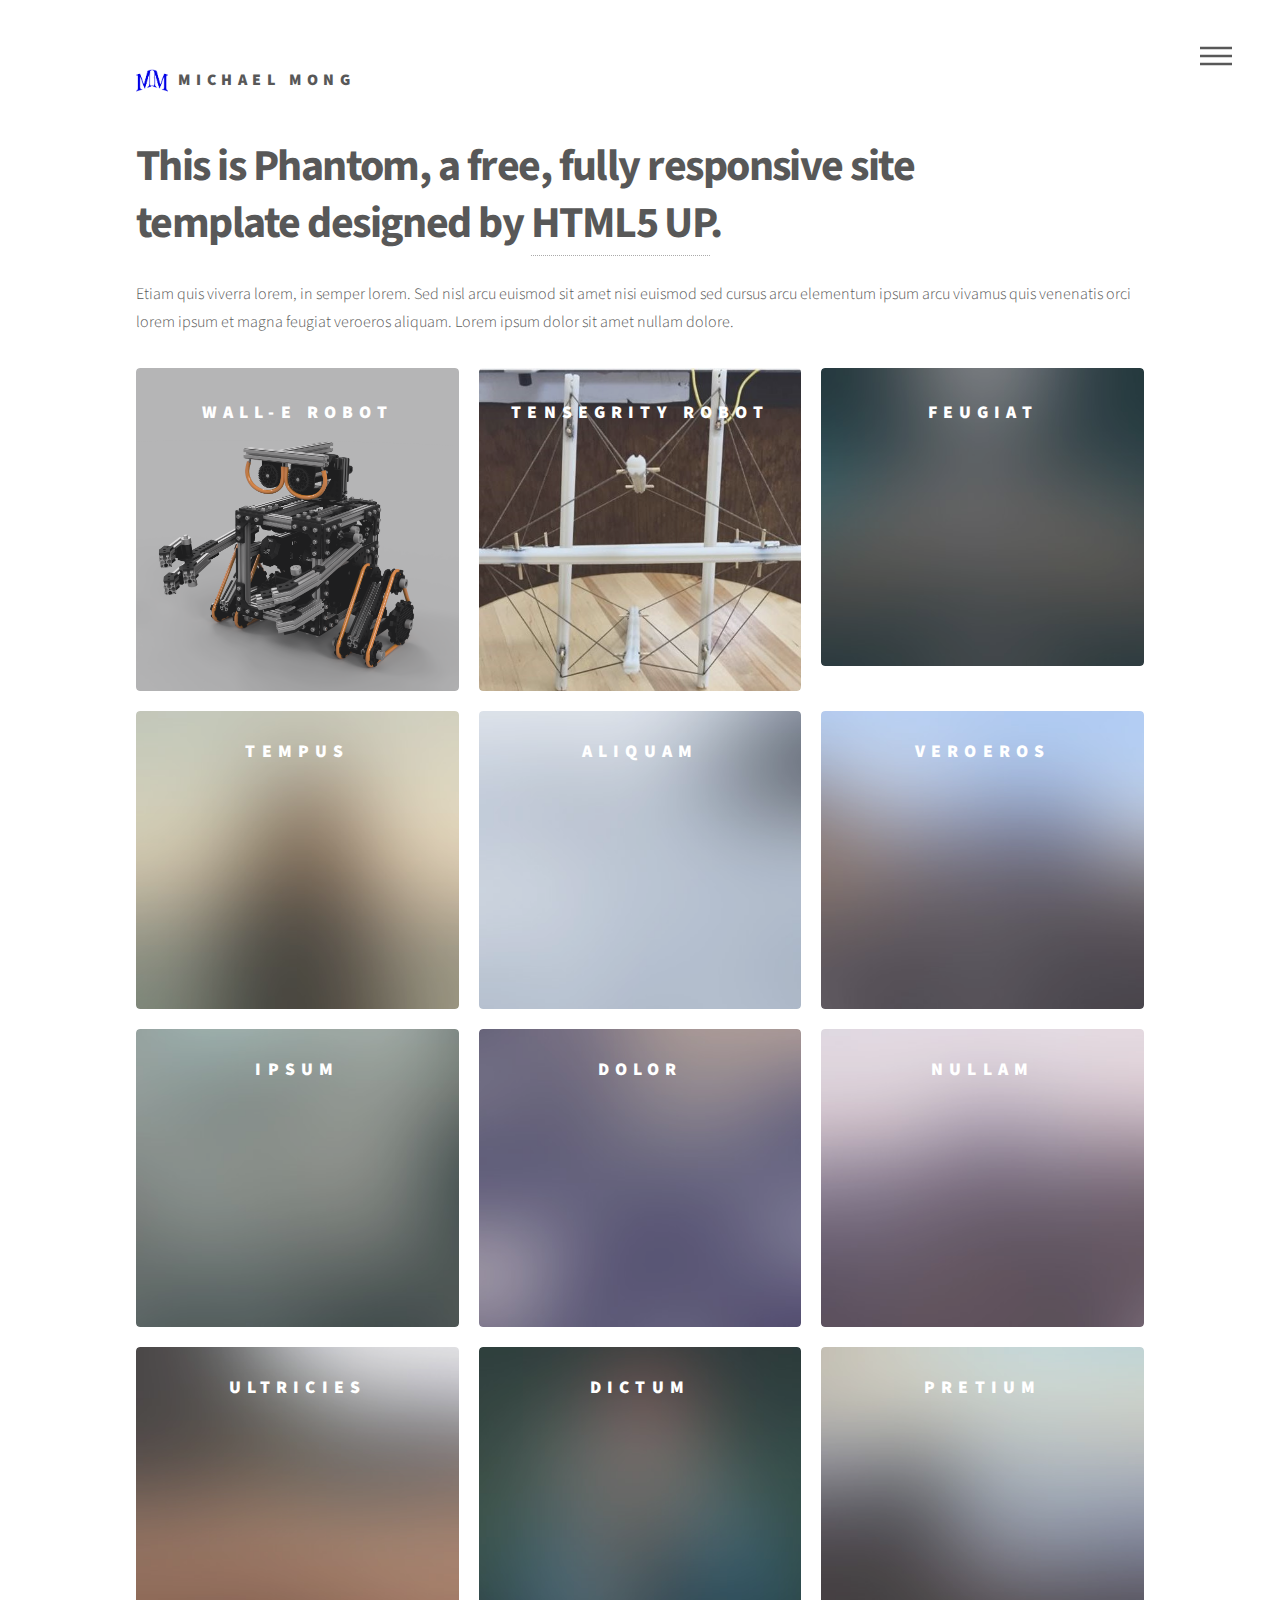
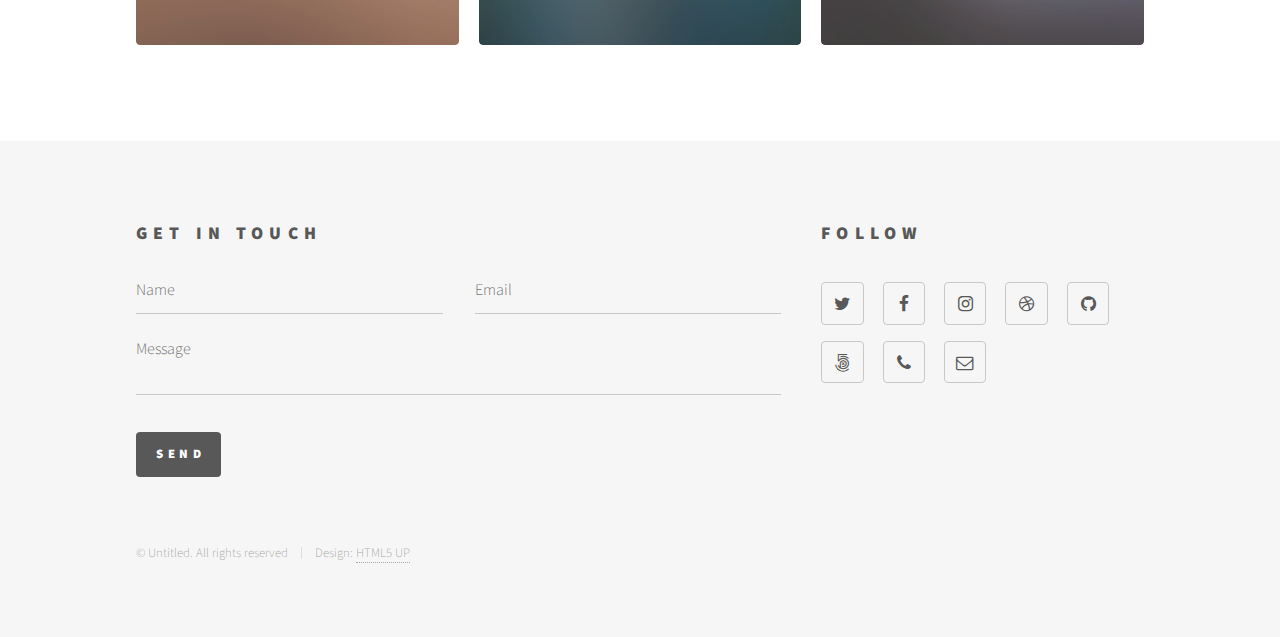
==== commit 1da73c89: "Format and Images Fixes" ====
--- a/index.html
+++ b/index.html
@@ -6,7 +6,7 @@
 -->
 <html>
 	<head>
-		<title>Phantom by HTML5 UP</title>
+		<title>Michael Mong</title>
 		<meta charset="utf-8" />
 		<meta name="viewport" content="width=device-width, initial-scale=1" />
 		<!--[if lte IE 8]><script src="assets/js/ie/html5shiv.js"></script><![endif]-->
@@ -24,7 +24,7 @@
 
 							<!-- Logo -->
 								<a href="index.html" class="logo">
-									<span class="symbol"><img src="images/logo.svg" alt="" /></span><span class="title">Phantom</span>
+									<span class="symbol"><img src="images/MMsmall1.svg" alt="reee" /></span><span class="title">Michael Mong</span>
 								</a>
 
 							<!-- Nav -->
@@ -69,7 +69,7 @@
 										</div>
 									</a>
 								</article>
-								<article class="style2">
+								<article class="style1">
 									<span class="image">
 										<img src="images/Tensegrity.png" alt="" />
 									</span>
@@ -80,7 +80,7 @@
 										</div>
 									</a>
 								</article>
-								<article class="style3">
+								<article class="style1">
 									<span class="image">
 										<img src="images/pic03.jpg" alt="" />
 									</span>
@@ -91,7 +91,7 @@
 										</div>
 									</a>
 								</article>
-								<article class="style4">
+								<article class="style1">
 									<span class="image">
 										<img src="images/pic04.jpg" alt="" />
 									</span>
@@ -102,7 +102,7 @@
 										</div>
 									</a>
 								</article>
-								<article class="style5">
+								<article class="style1">
 									<span class="image">
 										<img src="images/pic05.jpg" alt="" />
 									</span>
@@ -113,7 +113,7 @@
 										</div>
 									</a>
 								</article>
-								<article class="style6">
+								<article class="style1">
 									<span class="image">
 										<img src="images/pic06.jpg" alt="" />
 									</span>
@@ -124,7 +124,7 @@
 										</div>
 									</a>
 								</article>
-								<article class="style2">
+								<article class="style1">
 									<span class="image">
 										<img src="images/pic07.jpg" alt="" />
 									</span>
@@ -135,7 +135,7 @@
 										</div>
 									</a>
 								</article>
-								<article class="style3">
+								<article class="style1">
 									<span class="image">
 										<img src="images/pic08.jpg" alt="" />
 									</span>
@@ -157,7 +157,7 @@
 										</div>
 									</a>
 								</article>
-								<article class="style5">
+								<article class="style1">
 									<span class="image">
 										<img src="images/pic10.jpg" alt="" />
 									</span>
@@ -168,7 +168,7 @@
 										</div>
 									</a>
 								</article>
-								<article class="style6">
+								<article class="style1">
 									<span class="image">
 										<img src="images/pic11.jpg" alt="" />
 									</span>
@@ -179,7 +179,7 @@
 										</div>
 									</a>
 								</article>
-								<article class="style4">
+								<article class="style1">
 									<span class="image">
 										<img src="images/pic12.jpg" alt="" />
 									</span>
--- a/assets/css/main.css
+++ b/assets/css/main.css
@@ -2658,7 +2658,7 @@
 					left: 0;
 					width: 100%;
 					height: 100%;
-					background-image: url("data:image/svg+xml;charset=utf8,%3Csvg xmlns='http://www.w3.org/2000/svg' width='100' height='100' viewBox='0 0 100 100' preserveAspectRatio='none'%3E%3Cstyle%3Eline %7B stroke-width: 0.25px%3B stroke: %23ffffff%3B %7D%3C/style%3E%3Cline x1='0' y1='0' x2='100' y2='100' /%3E%3Cline x1='100' y1='0' x2='0' y2='100' /%3E%3C/svg%3E");
+					/*background-image: url("data:image/svg+xml;charset=utf8,%3Csvg xmlns='http://www.w3.org/2000/svg' width='100' height='100' viewBox='0 0 100 100' preserveAspectRatio='none'%3E%3Cstyle%3Eline %7B stroke-width: 0.25px%3B stroke: %23ffffff%3B %7D%3C/style%3E%3Cline x1='0' y1='0' x2='100' y2='100' /%3E%3Cline x1='100' y1='0' x2='0' y2='100' /%3E%3C/svg%3E");*/
 					background-position: center;
 					background-repeat: no-repeat;
 					background-size: 100% 100%;
@@ -2691,7 +2691,8 @@
 				top: 0;
 				left: 0;
 				width: 100%;
-				height: 100%;
+				/*adjust title text location*/
+				height: 30%;
 				padding: 1em;
 				border-radius: 4px;
 				border-bottom: 0;
@@ -2730,9 +2731,10 @@
 					}
 
 			.tiles article.style1 > .image:before {
-				background-color: #f2849e;
-			}
-
+				background-color: #c8c9d1;
+				opacity: .15;
+			}
+/*
 			.tiles article.style2 > .image:before {
 				background-color: #7ecaf6;
 			}
@@ -2752,6 +2754,7 @@
 			.tiles article.style6 > .image:before {
 				background-color: #8499e7;
 			}
+			*/
 
 			body:not(.is-touch) .tiles article:hover > .image {
 				-moz-transform: scale(1.1);
@@ -2853,7 +2856,7 @@
 /* Header */
 
 	#header {
-		padding: 8em 0 0.1em 0 ;
+		padding: 4em 0 0.1em 0 ;
 	}
 
 		#header .logo {
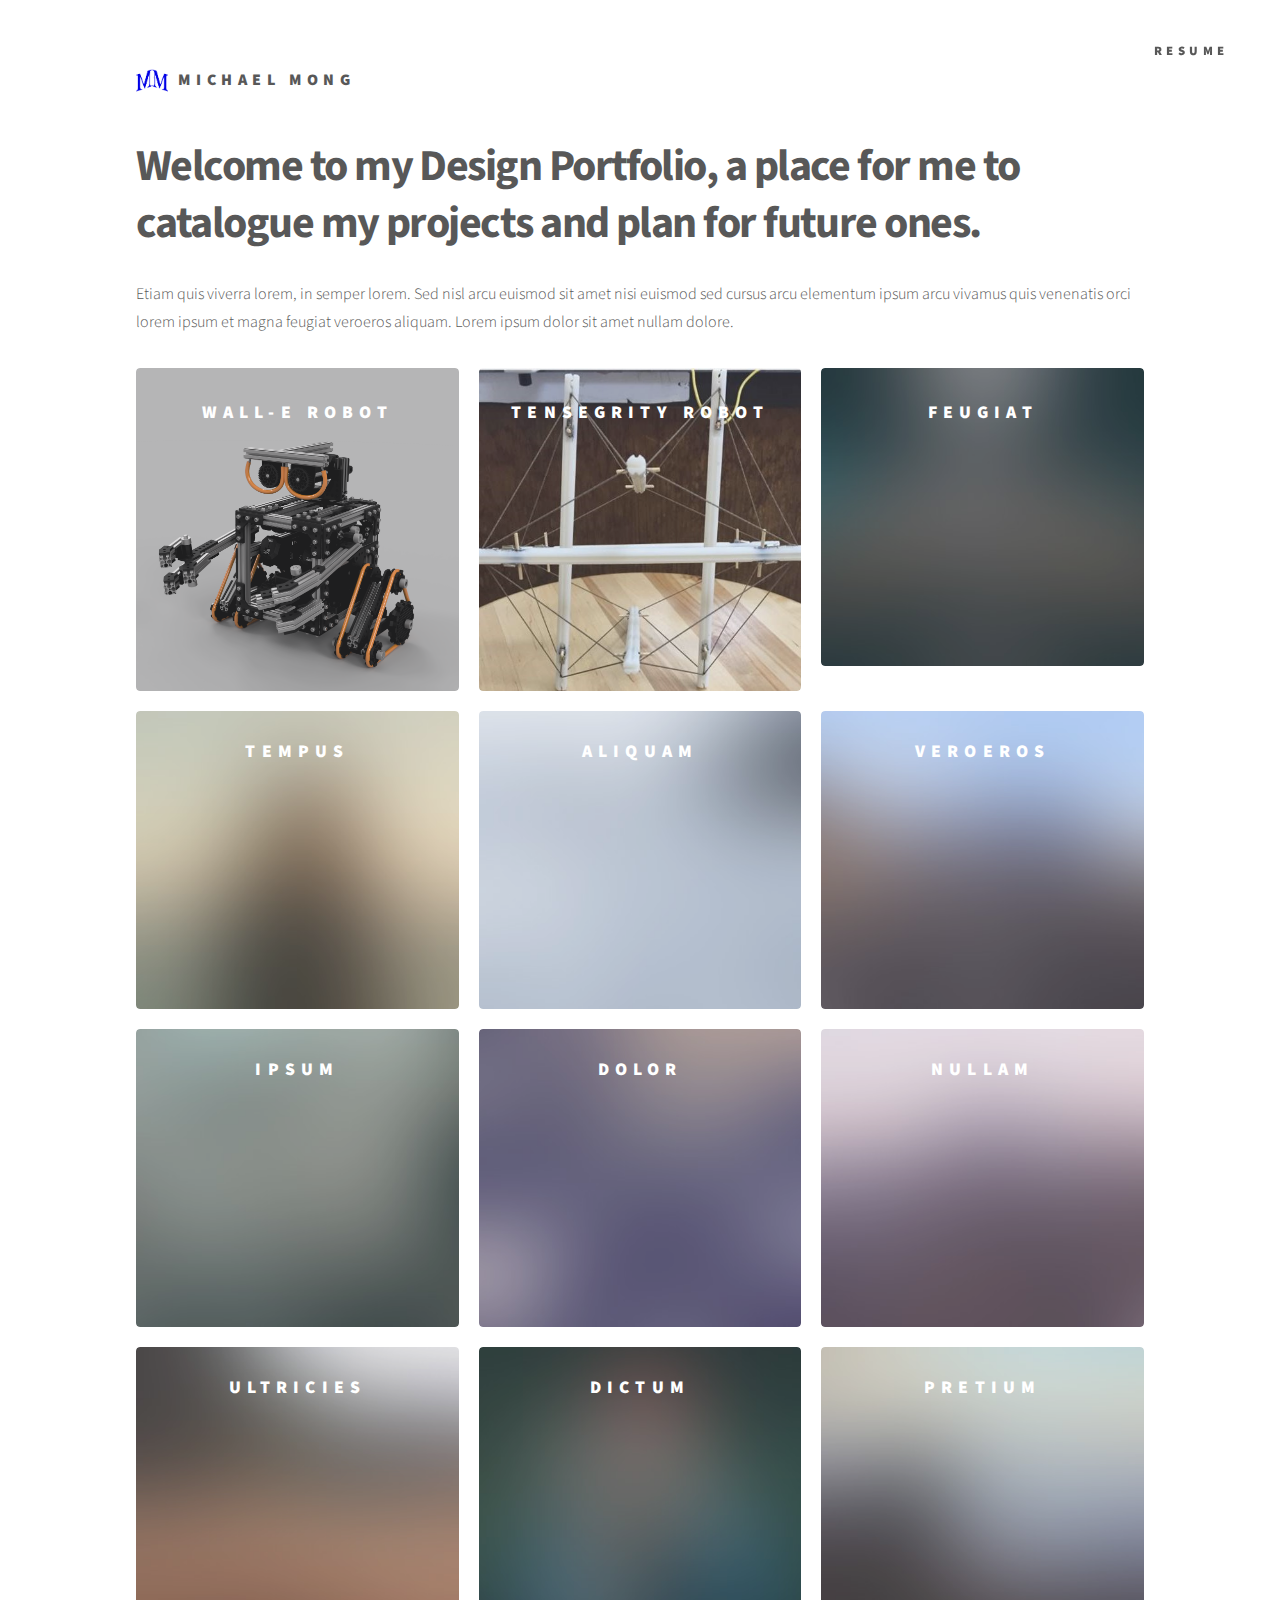
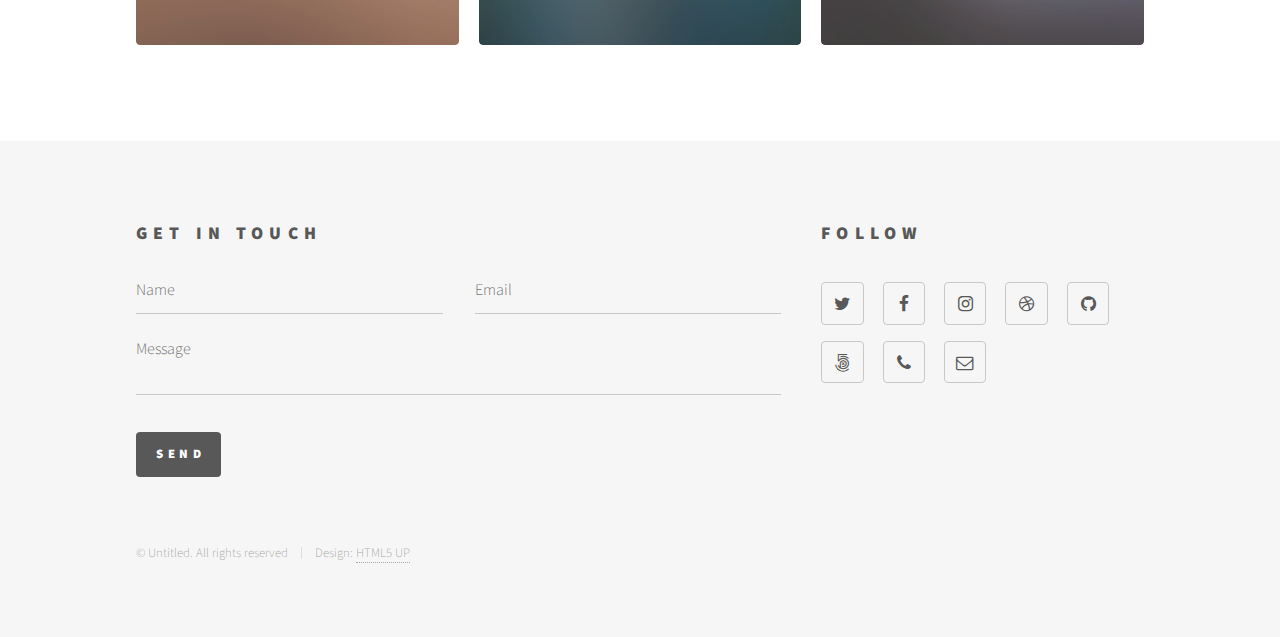
==== commit 5becc20b: "Resume Addtion and additon of title to be changed later" ====
--- a/index.html
+++ b/index.html
@@ -23,14 +23,14 @@
 						<div class="inner">
 
 							<!-- Logo -->
-								<a href="index.html" class="logo">
-									<span class="symbol"><img src="images/MMsmall1.svg" alt="reee" /></span><span class="title">Michael Mong</span>
+								<a class="logo">
+									<span class="symbol"><img src="images/MMsmall1.svg" alt="" /></span><span class="title">Michael Mong</span>
 								</a>
 
 							<!-- Nav -->
 								<nav>
 									<ul>
-										<li><a href="#menu">Menu</a></li>
+										<li><a href="Michael_Resume.pdf">Resume</a></li>
 									</ul>
 								</nav>
 
@@ -38,6 +38,7 @@
 					</header>
 
 				<!-- Menu -->
+				<!--TODO delete this later
 					<nav id="menu">
 						<h2>Menu</h2>
 						<ul>
@@ -48,13 +49,12 @@
 							<li><a href="elements.html">Elements</a></li>
 						</ul>
 					</nav>
-
+-->
 				<!-- Main -->
 					<div id="main">
 						<div class="inner">
 							<header>
-								<h1>This is Phantom, a free, fully responsive site<br />
-								template designed by <a href="http://html5up.net">HTML5 UP</a>.</h1>
+								<h1>Welcome to my Design Portfolio, a place for me to catalogue my projects and plan for future ones</a>.</h1>
 								<p>Etiam quis viverra lorem, in semper lorem. Sed nisl arcu euismod sit amet nisi euismod sed cursus arcu elementum ipsum arcu vivamus quis venenatis orci lorem ipsum et magna feugiat veroeros aliquam. Lorem ipsum dolor sit amet nullam dolore.</p>
 							</header>
 							<section class="tiles">
--- a/assets/css/main.css
+++ b/assets/css/main.css
@@ -1672,11 +1672,12 @@
 		color: #585858;
 		border-bottom: dotted 1px rgba(88, 88, 88, 0.5);
 	}
-
+		/*
 		a:hover {
 			border-bottom-color: transparent;
 			color: #f2849e !important;
 		}
+		*/
 
 	strong, b {
 		font-weight: 900;
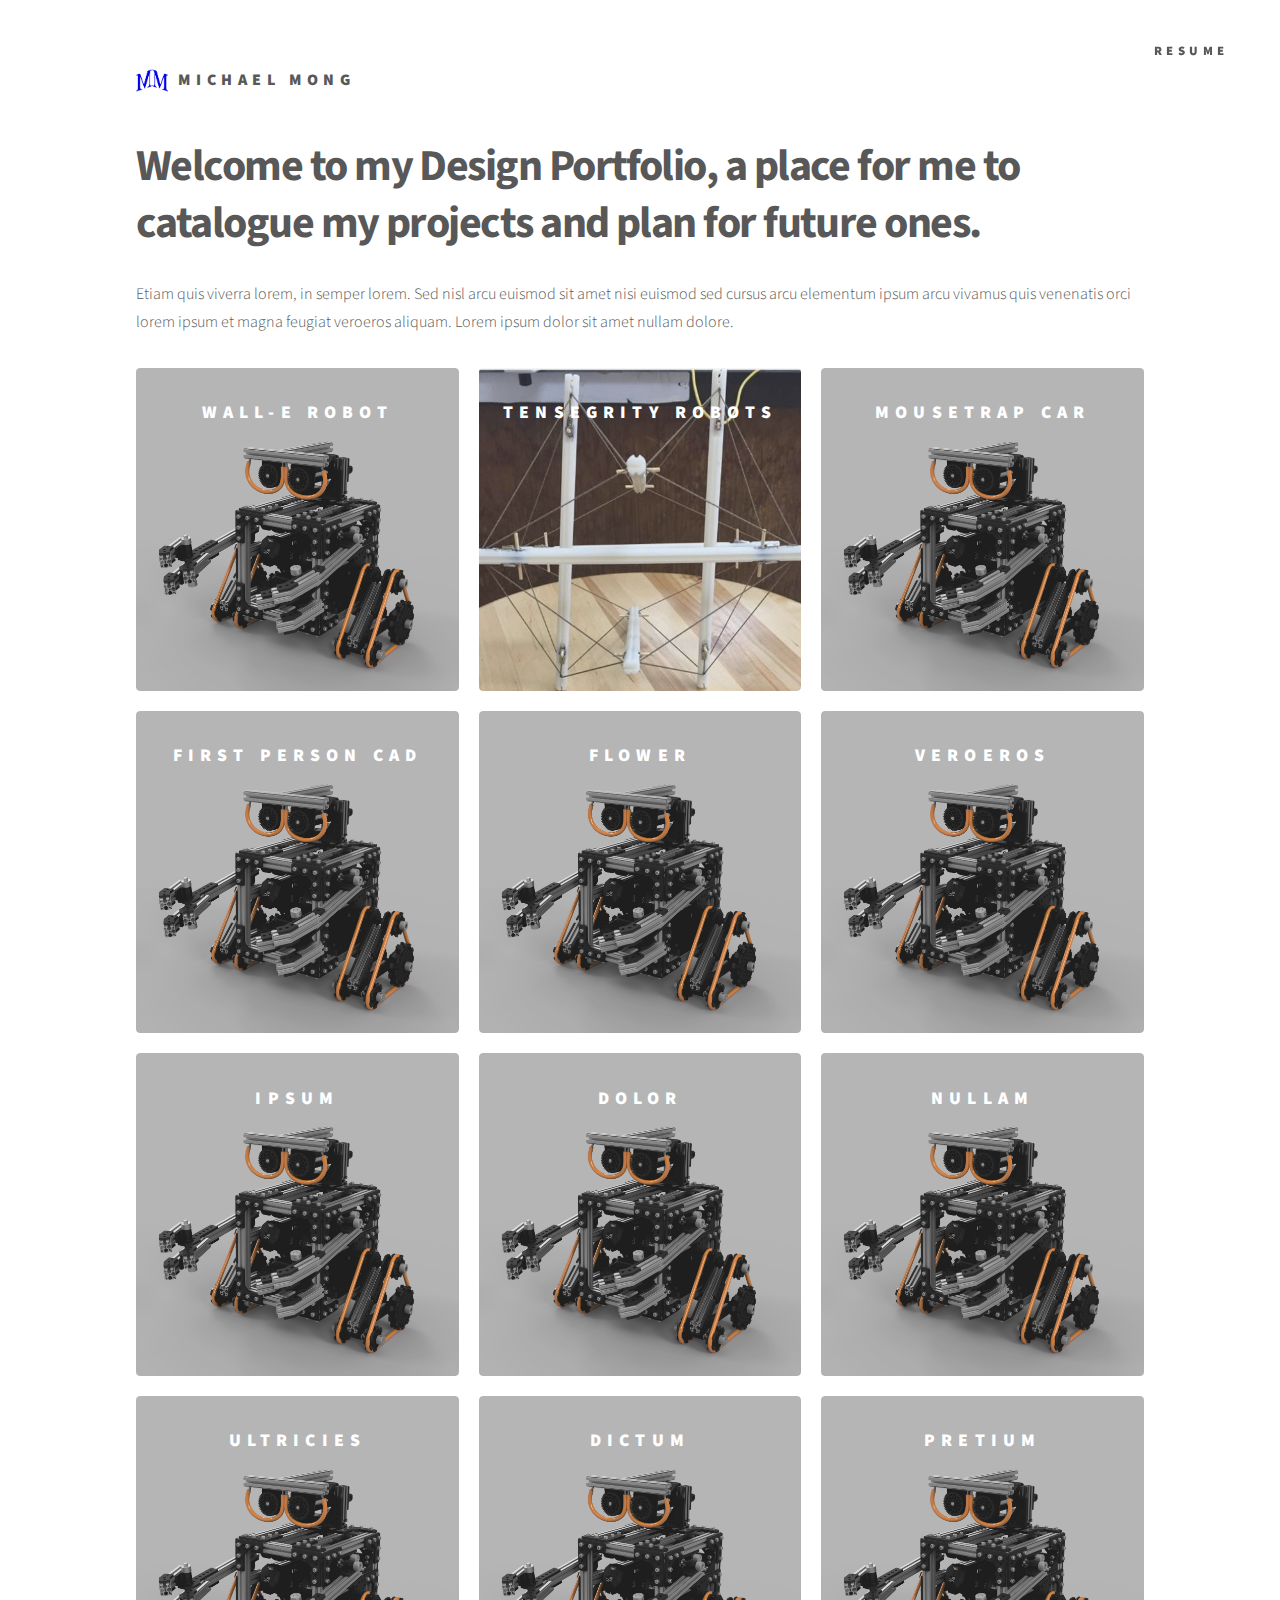
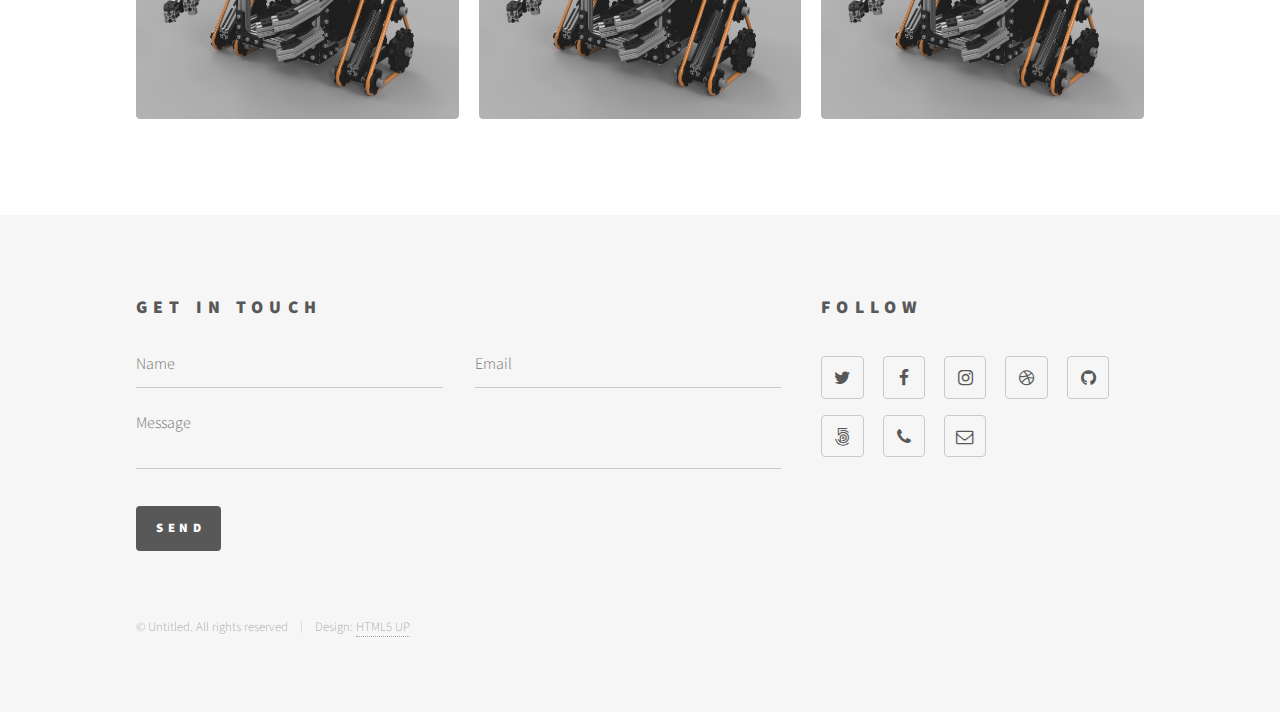
==== commit faa40c18: "Addition of Tensegrity and Wall-E page skeletons and framework for rest of pages added to index" ====
--- a/index.html
+++ b/index.html
@@ -60,9 +60,11 @@
 							<section class="tiles">
 								<article class="style1">
 									<span class="image">
-										<img src="images/Wall-E render.png" alt="" />
-									</span>
-									<a href="generic.html">
+										<a href="Wall-E.html">
+											<img src="images/Wall-E render.png" alt="" />
+										</a>
+									</span>
+									<a>
 										<h2>WALL-E Robot</h2>
 										<div class="content">
 											<p>Sed nisl arcu euismod sit amet nisi lorem etiam dolor veroeros et feugiat.</p>
@@ -71,51 +73,61 @@
 								</article>
 								<article class="style1">
 									<span class="image">
-										<img src="images/Tensegrity.png" alt="" />
-									</span>
-									<a href="generic.html">
-										<h2>Tensegrity Robot</h2>
-										<div class="content">
-											<p>Sed nisl arcu euismod sit amet nisi lorem etiam dolor veroeros et feugiat.</p>
-										</div>
-									</a>
-								</article>
-								<article class="style1">
-									<span class="image">
-										<img src="images/pic03.jpg" alt="" />
-									</span>
-									<a href="generic.html">
-										<h2>Feugiat</h2>
-										<div class="content">
-											<p>Sed nisl arcu euismod sit amet nisi lorem etiam dolor veroeros et feugiat.</p>
-										</div>
-									</a>
-								</article>
-								<article class="style1">
-									<span class="image">
-										<img src="images/pic04.jpg" alt="" />
-									</span>
-									<a href="generic.html">
-										<h2>Tempus</h2>
-										<div class="content">
-											<p>Sed nisl arcu euismod sit amet nisi lorem etiam dolor veroeros et feugiat.</p>
-										</div>
-									</a>
-								</article>
-								<article class="style1">
-									<span class="image">
-										<img src="images/pic05.jpg" alt="" />
-									</span>
-									<a href="generic.html">
-										<h2>Aliquam</h2>
-										<div class="content">
-											<p>Sed nisl arcu euismod sit amet nisi lorem etiam dolor veroeros et feugiat.</p>
-										</div>
-									</a>
-								</article>
-								<article class="style1">
-									<span class="image">
-										<img src="images/pic06.jpg" alt="" />
+										<a href="Tensegrity.html">
+											<img src="images/Tensegrity.png" alt="" />
+										</a>
+									</span>
+									<a href="Tensegrity.html">
+										<h2>Tensegrity Robots</h2>
+										<div class="content">
+											<p>Sed nisl arcu euismod sit amet nisi lorem etiam dolor veroeros et feugiat.</p>
+										</div>
+									</a>
+								</article>
+								<article class="style1">
+									<span class="image">
+										<a href="Wall-E.html">
+											<img src="images/Wall-E render.png" alt="" />
+										</a>
+									</span>
+									<a href="generic.html">
+										<h2>Mousetrap Car</h2>
+										<div class="content">
+											<p>Sed nisl arcu euismod sit amet nisi lorem etiam dolor veroeros et feugiat.</p>
+										</div>
+									</a>
+								</article>
+								<article class="style1">
+									<span class="image">
+										<a href="Wall-E.html">
+											<img src="images/Wall-E render.png" alt="" />
+										</a>
+									</span>
+									<a href="generic.html">
+										<h2>First Person CAD</h2>
+										<div class="content">
+											<p>Sed nisl arcu euismod sit amet nisi lorem etiam dolor veroeros et feugiat.</p>
+										</div>
+									</a>
+								</article>
+								<article class="style1">
+									<span class="image">
+										<a href="Wall-E.html">
+											<img src="images/Wall-E render.png" alt="" />
+										</a>
+									</span>
+									<a href="generic.html">
+										<h2>Flower</h2>
+										<div class="content">
+											<p>Sed nisl arcu euismod sit amet nisi lorem etiam dolor veroeros et feugiat.</p>
+										</div>
+									</a>
+								</article>
+								<article class="style1">
+									<span class="image">
+										<a href="Wall-E.html">
+											<img src="images/Wall-E render.png" alt="" />
+										</a>
 									</span>
 									<a href="generic.html">
 										<h2>Veroeros</h2>
@@ -126,7 +138,9 @@
 								</article>
 								<article class="style1">
 									<span class="image">
-										<img src="images/pic07.jpg" alt="" />
+										<a href="Wall-E.html">
+											<img src="images/Wall-E render.png" alt="" />
+										</a>
 									</span>
 									<a href="generic.html">
 										<h2>Ipsum</h2>
@@ -137,7 +151,9 @@
 								</article>
 								<article class="style1">
 									<span class="image">
-										<img src="images/pic08.jpg" alt="" />
+										<a href="Wall-E.html">
+											<img src="images/Wall-E render.png" alt="" />
+										</a>
 									</span>
 									<a href="generic.html">
 										<h2>Dolor</h2>
@@ -148,7 +164,9 @@
 								</article>
 								<article class="style1">
 									<span class="image">
-										<img src="images/pic09.jpg" alt="" />
+										<a href="Wall-E.html">
+											<img src="images/Wall-E render.png" alt="" />
+										</a>
 									</span>
 									<a href="generic.html">
 										<h2>Nullam</h2>
@@ -159,7 +177,9 @@
 								</article>
 								<article class="style1">
 									<span class="image">
-										<img src="images/pic10.jpg" alt="" />
+										<a href="Wall-E.html">
+											<img src="images/Wall-E render.png" alt="" />
+										</a>
 									</span>
 									<a href="generic.html">
 										<h2>Ultricies</h2>
@@ -170,7 +190,9 @@
 								</article>
 								<article class="style1">
 									<span class="image">
-										<img src="images/pic11.jpg" alt="" />
+										<a href="Wall-E.html">
+											<img src="images/Wall-E render.png" alt="" />
+										</a>
 									</span>
 									<a href="generic.html">
 										<h2>Dictum</h2>
@@ -181,7 +203,9 @@
 								</article>
 								<article class="style1">
 									<span class="image">
-										<img src="images/pic12.jpg" alt="" />
+										<a href="Wall-E.html">
+											<img src="images/Wall-E render.png" alt="" />
+										</a>
 									</span>
 									<a href="generic.html">
 										<h2>Pretium</h2>
--- a/assets/css/main.css
+++ b/assets/css/main.css
@@ -2763,6 +2763,15 @@
 				-ms-transform: scale(1.1);
 				transform: scale(1.1);
 			}
+/*TODO create background
+			body {
+				background-color: #2e3141;
+				background-image: linear-gradient(to top left, rgba(46, 49, 65, 0.1), rgba(46, 49, 65, 0.9)), url("../../images/WALL-E-5.jpg");
+				background-size: auto, cover;
+				background-attachment: fixed, fixed;
+				background-position: center, top;
+			}
+			*/
 
 				body:not(.is-touch) .tiles article:hover > .image:before {
 					background-color: #333333;
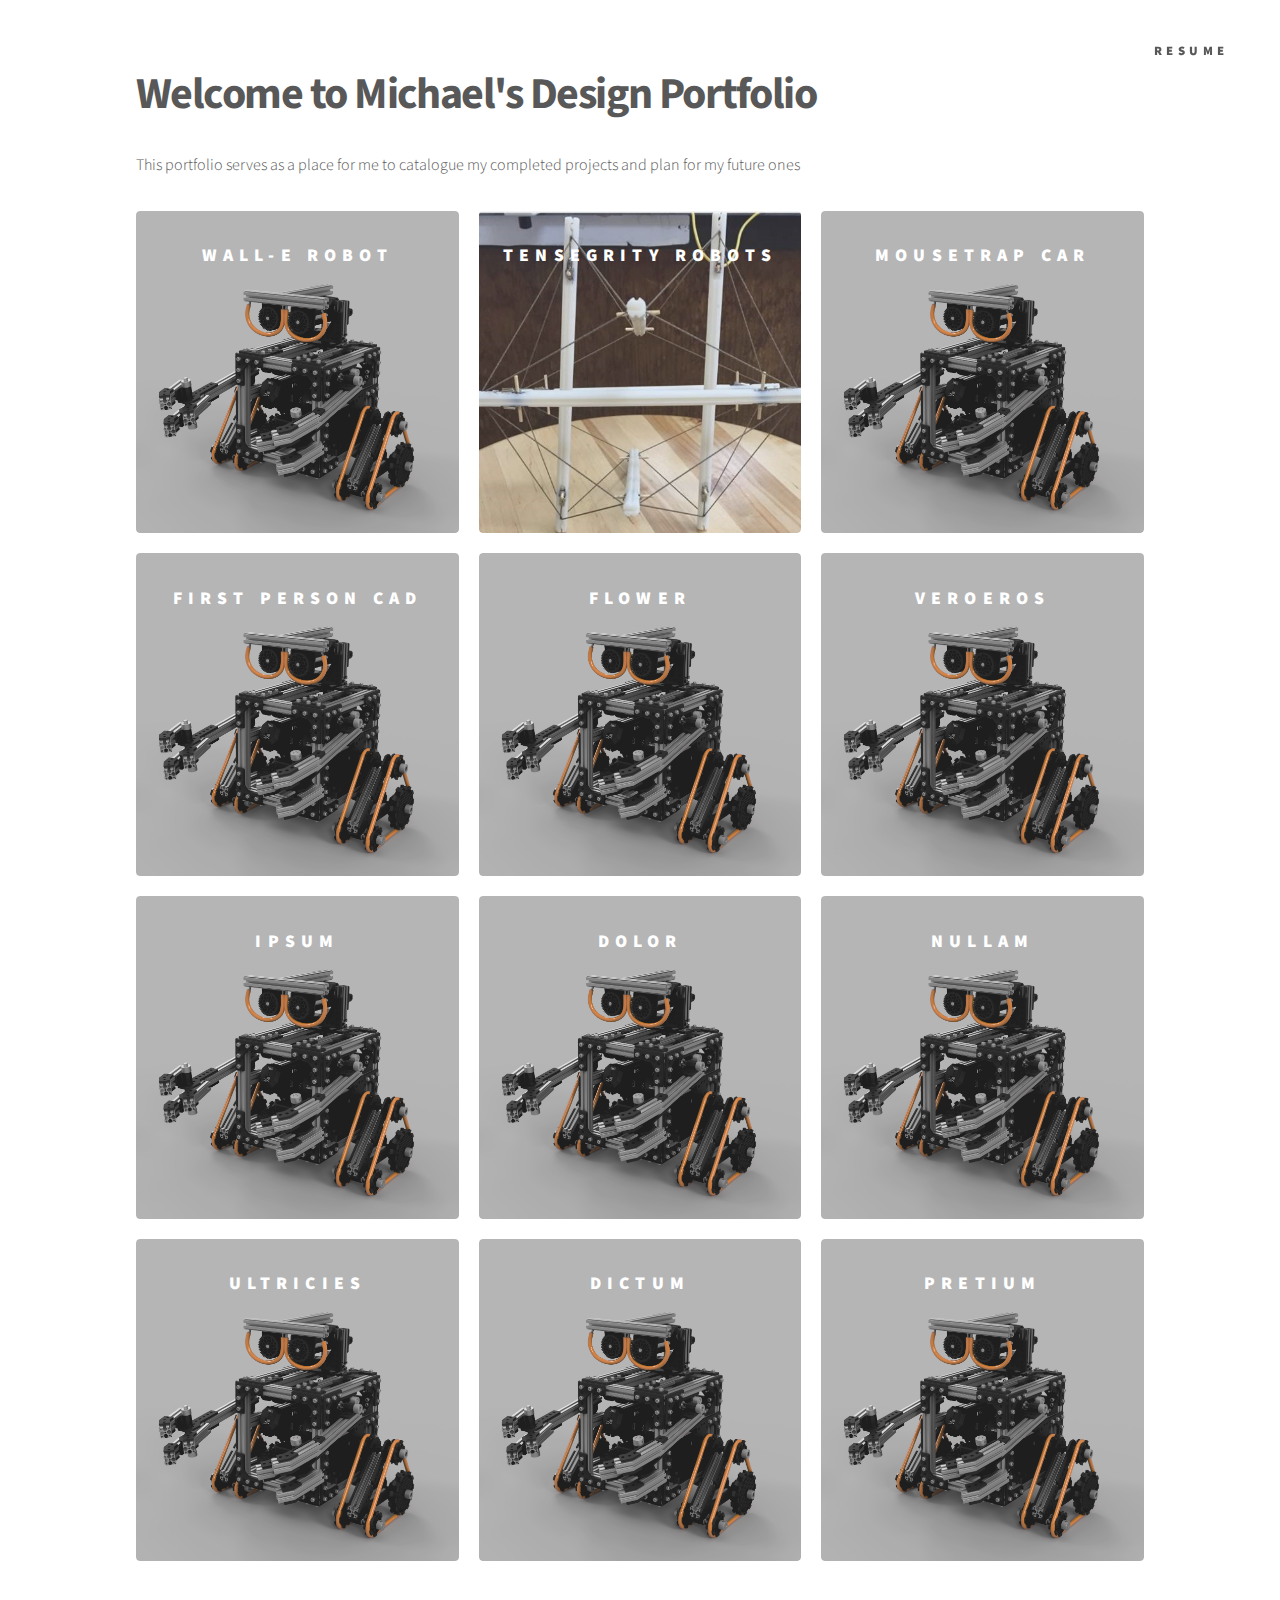
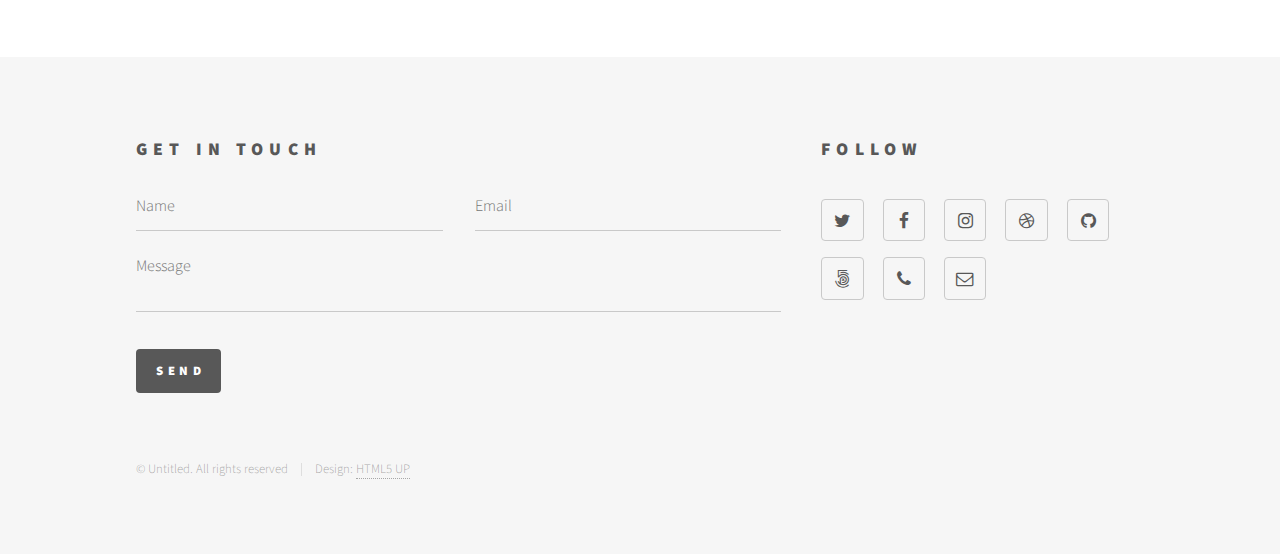
==== commit d5ecc885: "Image addition to Tensegrity Web page" ====
--- a/index.html
+++ b/index.html
@@ -23,9 +23,11 @@
 						<div class="inner">
 
 							<!-- Logo -->
+							<!--
 								<a class="logo">
 									<span class="symbol"><img src="images/MMsmall1.svg" alt="" /></span><span class="title">Michael Mong</span>
 								</a>
+							-->
 
 							<!-- Nav -->
 								<nav>
@@ -54,8 +56,9 @@
 					<div id="main">
 						<div class="inner">
 							<header>
-								<h1>Welcome to my Design Portfolio, a place for me to catalogue my projects and plan for future ones</a>.</h1>
-								<p>Etiam quis viverra lorem, in semper lorem. Sed nisl arcu euismod sit amet nisi euismod sed cursus arcu elementum ipsum arcu vivamus quis venenatis orci lorem ipsum et magna feugiat veroeros aliquam. Lorem ipsum dolor sit amet nullam dolore.</p>
+								<h1>Welcome to Michael's Design Portfolio</a></h1>
+								<p>This portfolio serves as a place for me
+									to catalogue my completed projects and plan for my future ones</p>
 							</header>
 							<section class="tiles">
 								<article class="style1">
@@ -64,10 +67,10 @@
 											<img src="images/Wall-E render.png" alt="" />
 										</a>
 									</span>
-									<a>
+									<a href="Wall-E.html">
 										<h2>WALL-E Robot</h2>
 										<div class="content">
-											<p>Sed nisl arcu euismod sit amet nisi lorem etiam dolor veroeros et feugiat.</p>
+											<p>Promotional WALL-E robot created using all REV Robotics parts.</p>
 										</div>
 									</a>
 								</article>
@@ -80,7 +83,7 @@
 									<a href="Tensegrity.html">
 										<h2>Tensegrity Robots</h2>
 										<div class="content">
-											<p>Sed nisl arcu euismod sit amet nisi lorem etiam dolor veroeros et feugiat.</p>
+											<p>Explorations into integrating nylon 66 artificial muscles into tensegrity structures to make robots.</p>
 										</div>
 									</a>
 								</article>
